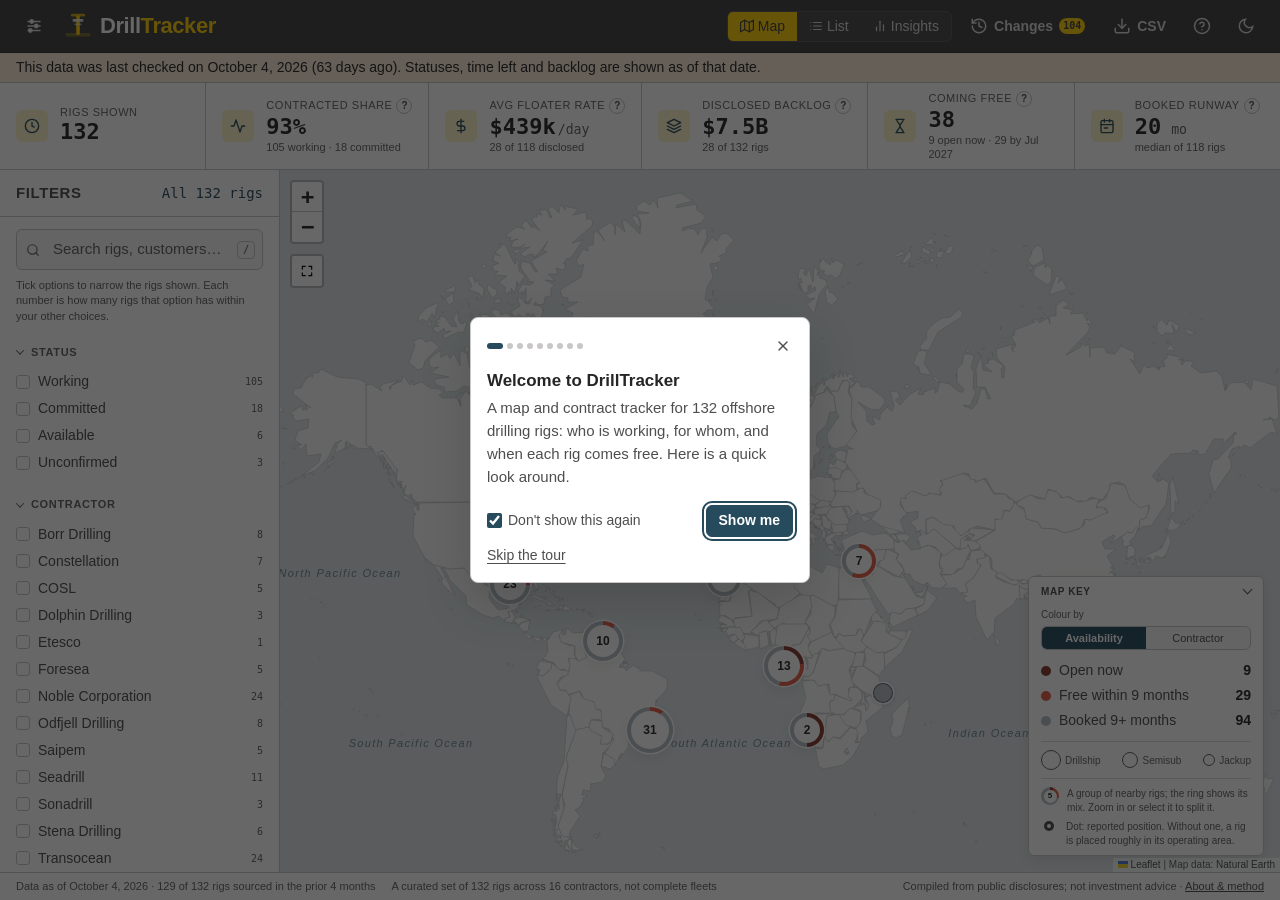
==== index.html @ 60006176 "Merge pull request #51 from WarEagle2k/contractor-palette Redesign the contractor colours: eight dis" ====
<!DOCTYPE html>
<html lang="en" data-theme="dark">
<head>
<meta charset="UTF-8">
<meta name="viewport" content="width=device-width, initial-scale=1.0">
<meta http-equiv="Content-Security-Policy" content="default-src 'self'; script-src 'self'; style-src 'self' 'unsafe-inline' https://fonts.googleapis.com; font-src https://fonts.gstatic.com; img-src 'self' data:; connect-src 'none'; object-src 'none'; base-uri 'none'; form-action 'none'">
<title>DrillTracker — Offshore Drilling Rig Map</title>
<meta name="description" content="Interactive map and contract tracker for a curated set of offshore drilling rigs, compiled from public disclosures.">
<meta name="theme-color" content="#403F3F">
<link rel="canonical" href="https://wareagle2k.github.io/drilltracker/">
<!-- link previews (Slack, LinkedIn, iMessage, X) -->
<meta property="og:type" content="website">
<meta property="og:site_name" content="DrillTracker">
<meta property="og:title" content="DrillTracker — Offshore Drilling Rig Map">
<meta property="og:description" content="Who is working, who comes free and when: contracts, day rates and availability for a curated set of offshore drilling rigs, compiled from public disclosures.">
<meta property="og:url" content="https://wareagle2k.github.io/drilltracker/">
<meta property="og:image" content="https://wareagle2k.github.io/drilltracker/og-image.png">
<meta property="og:image:width" content="1200">
<meta property="og:image:height" content="630">
<meta property="og:image:alt" content="DrillTracker: a world map of offshore rigs with contract and day-rate figures, in charcoal and CSI yellow">
<meta name="twitter:card" content="summary_large_image">
<link rel="icon" href="data:image/svg+xml,%3Csvg xmlns='http://www.w3.org/2000/svg' viewBox='0 0 32 32'%3E%3Crect x='2' y='24' width='28' height='4' rx='1' fill='%23FDCD07' opacity='0.3'/%3E%3Crect x='14' y='4' width='4' height='22' rx='1' fill='%23FDCD07'/%3E%3Crect x='10' y='8' width='12' height='3' rx='0.5' fill='%23e8ecf4' opacity='0.9'/%3E%3Crect x='12' y='13' width='8' height='2' rx='0.5' fill='%23e8ecf4' opacity='0.6'/%3E%3Crect x='8' y='2' width='16' height='3' rx='1' fill='%23FDCD07' opacity='0.7'/%3E%3Ccircle cx='16' cy='19' r='2' fill='%23FDCD07'/%3E%3C/svg%3E">

<script src="theme-init.js?v=fe26ec33"></script>

<link rel="preconnect" href="https://fonts.googleapis.com">
<link rel="preconnect" href="https://fonts.gstatic.com" crossorigin>
<link href="https://fonts.googleapis.com/css2?family=Inter:wght@400;500;600;700&family=JetBrains+Mono:wght@400;500;600&display=swap" rel="stylesheet">

<link rel="stylesheet" href="vendor/leaflet-1.9.4/leaflet.css" integrity="sha384-sHL9NAb7lN7rfvG5lfHpm643Xkcjzp4jFvuavGOndn6pjVqS6ny56CAt3nsEVT4H" />
<link rel="stylesheet" href="vendor/leaflet.markercluster-1.5.3/MarkerCluster.css" integrity="sha384-pmjIAcz2bAn0xukfxADbZIb3t8oRT9Sv0rvO+BR5Csr6Dhqq+nZs59P0pPKQJkEV" />
<link rel="stylesheet" href="vendor/leaflet.markercluster-1.5.3/MarkerCluster.Default.css" integrity="sha384-wgw+aLYNQ7dlhK47ZPK7FRACiq7ROZwgFNg0m04avm4CaXS+Z9Y7nMu8yNjBKYC+" />
<link rel="stylesheet" href="styles.css?v=fe792de9">
</head>
<body>

<div class="app">
  <div class="sr-only" id="liveRegion" aria-live="polite" aria-atomic="true"></div>
  <!-- HEADER -->
  <header class="header">
    <div class="header-left">
      <button type="button" class="icon-btn sidebar-toggle-btn" data-action="toggle-sidebar" aria-label="Filters" aria-expanded="true" aria-controls="filterSidebar" title="Show or hide filters">
        <svg width="18" height="18" viewBox="0 0 24 24" fill="none" stroke="currentColor" stroke-width="2" stroke-linecap="round" aria-hidden="true" focusable="false"><line x1="4" y1="6" x2="20" y2="6"/><line x1="4" y1="12" x2="20" y2="12"/><line x1="4" y1="18" x2="20" y2="18"/><circle cx="9" cy="6" r="2.2" fill="var(--color-surface)"/><circle cx="15" cy="12" r="2.2" fill="var(--color-surface)"/><circle cx="7" cy="18" r="2.2" fill="var(--color-surface)"/></svg>
        <span class="filter-badge" id="filterBadge" aria-hidden="true" hidden></span>
      </button>
      <div class="logo">
        <svg width="28" height="28" viewBox="0 0 32 32" fill="none" aria-hidden="true" focusable="false">
          <rect x="2" y="24" width="28" height="4" rx="1" fill="#FDCD07" opacity="0.3"/>
          <rect x="14" y="4" width="4" height="22" rx="1" fill="#FDCD07"/>
          <rect x="10" y="8" width="12" height="3" rx="0.5" fill="#e8ecf4" opacity="0.9"/>
          <rect x="12" y="13" width="8" height="2" rx="0.5" fill="#e8ecf4" opacity="0.6"/>
          <rect x="8" y="2" width="16" height="3" rx="1" fill="#FDCD07" opacity="0.7"/>
          <circle cx="16" cy="19" r="2" fill="#FDCD07"/>
        </svg>
        <h1 class="logo-text">Drill<span>Tracker</span></h1>
      </div>
    </div>
    <div class="header-right">
      <div class="view-toggle" role="group" aria-label="View mode">
        <button type="button" class="active" data-action="set-view" data-view="map" aria-pressed="true">
          <svg width="14" height="14" viewBox="0 0 24 24" fill="none" stroke="currentColor" stroke-width="2" stroke-linecap="round" stroke-linejoin="round" aria-hidden="true" focusable="false"><polygon points="1 6 1 22 8 18 16 22 23 18 23 2 16 6 8 2 1 6"/><line x1="8" y1="2" x2="8" y2="18"/><line x1="16" y1="6" x2="16" y2="22"/></svg>
          <span>Map</span>
        </button>
        <button type="button" data-action="set-view" data-view="list" aria-pressed="false">
          <svg width="14" height="14" viewBox="0 0 24 24" fill="none" stroke="currentColor" stroke-width="2" stroke-linecap="round" aria-hidden="true" focusable="false"><line x1="8" y1="6" x2="21" y2="6"/><line x1="8" y1="12" x2="21" y2="12"/><line x1="8" y1="18" x2="21" y2="18"/><line x1="3" y1="6" x2="3.01" y2="6"/><line x1="3" y1="12" x2="3.01" y2="12"/><line x1="3" y1="18" x2="3.01" y2="18"/></svg>
          <span>List</span>
        </button>
        <button type="button" data-action="set-view" data-view="insights" aria-pressed="false">
          <svg width="14" height="14" viewBox="0 0 24 24" fill="none" stroke="currentColor" stroke-width="2" stroke-linecap="round" stroke-linejoin="round" aria-hidden="true" focusable="false"><line x1="18" y1="20" x2="18" y2="10"/><line x1="12" y1="20" x2="12" y2="4"/><line x1="6" y1="20" x2="6" y2="14"/></svg>
          <span>Insights</span>
        </button>
      </div>
      <button type="button" class="icon-btn export-btn changes-btn" id="changesBtn" data-action="open-changes" aria-haspopup="dialog" hidden>
        <svg width="18" height="18" viewBox="0 0 24 24" fill="none" stroke="currentColor" stroke-width="2" stroke-linecap="round" stroke-linejoin="round" aria-hidden="true" focusable="false"><path d="M3 12a9 9 0 1 0 9-9 9.75 9.75 0 0 0-6.74 2.74L3 8"/><path d="M3 3v5h5"/><path d="M12 7v5l4 2"/></svg>
        <span class="export-label">Changes</span>
        <span class="filter-badge" id="changesBadge" aria-hidden="true"></span>
      </button>
      <button type="button" class="icon-btn export-btn" id="exportBtn" data-action="export-csv" aria-label="Export the rigs shown to CSV" title="Export the rigs shown to CSV">
        <svg width="18" height="18" viewBox="0 0 24 24" fill="none" stroke="currentColor" stroke-width="2" stroke-linecap="round" stroke-linejoin="round" aria-hidden="true" focusable="false"><path d="M21 15v4a2 2 0 0 1-2 2H5a2 2 0 0 1-2-2v-4"/><polyline points="7 10 12 15 17 10"/><line x1="12" y1="15" x2="12" y2="3"/></svg>
        <span class="export-label">CSV</span>
      </button>
      <button type="button" class="icon-btn" id="tourBtn" aria-label="Take the tour" title="Take the tour">
        <svg width="18" height="18" viewBox="0 0 24 24" fill="none" stroke="currentColor" stroke-width="2" stroke-linecap="round" stroke-linejoin="round" aria-hidden="true" focusable="false"><circle cx="12" cy="12" r="10"/><path d="M9.1 9a3 3 0 0 1 5.8 1c0 2-3 3-3 3"/><line x1="12" y1="17" x2="12.01" y2="17"/></svg>
      </button>
      <button type="button" class="icon-btn" data-theme-toggle aria-label="Switch to light theme"></button>
    </div>
  </header>

  <div class="stale-banner" id="staleBanner" role="status" hidden></div>

  <!-- KPI STRIP -->
  <div class="kpi-strip" role="region" aria-label="Summary metrics for the rigs shown">
    <div class="kpi-item">
      <div class="kpi-icon" aria-hidden="true">
        <svg width="16" height="16" viewBox="0 0 24 24" fill="none" stroke="currentColor" stroke-width="2"><circle cx="12" cy="12" r="10"/><path d="M12 6v6l4 2"/></svg>
      </div>
      <div class="kpi-content">
        <div class="kpi-label"><span class="kpi-label-text">Rigs Shown</span></div>
        <div class="kpi-value" id="kpiRigs">0</div>
      </div>
    </div>
    <div class="kpi-item">
      <div class="kpi-icon" aria-hidden="true">
        <svg width="16" height="16" viewBox="0 0 24 24" fill="none" stroke="currentColor" stroke-width="2" stroke-linecap="round" stroke-linejoin="round"><polyline points="22 12 18 12 15 21 9 3 6 12 2 12"/></svg>
      </div>
      <div class="kpi-content">
        <div class="kpi-label"><span class="kpi-label-text">Contracted<span class="kpi-long"> Share</span></span>
          <button type="button" class="kpi-help" aria-label="About the Contracted Share metric" aria-expanded="false" aria-controls="kpiUtilHelp" aria-describedby="kpiUtilHelp">?</button></div>
        <div class="kpi-value" id="kpiUtil">—</div>
        <div class="kpi-note" id="kpiUtilNote"></div>
        <div class="kpi-help-text" id="kpiUtilHelp" hidden>Share of the rigs shown that are working or have a contract that has not started yet. This is a curated set with no stacked rigs, so it is not a market utilization figure.</div>
      </div>
    </div>
    <div class="kpi-item">
      <div class="kpi-icon" aria-hidden="true">
        <svg width="16" height="16" viewBox="0 0 24 24" fill="none" stroke="currentColor" stroke-width="2"><line x1="12" y1="1" x2="12" y2="23"/><path d="M17 5H9.5a3.5 3.5 0 0 0 0 7h5a3.5 3.5 0 0 1 0 7H6"/></svg>
      </div>
      <div class="kpi-content">
        <div class="kpi-label"><span class="kpi-label-text"><span class="kpi-long">Avg </span>Floater Rate</span>
          <button type="button" class="kpi-help" aria-label="About the Average Floater Rate metric" aria-expanded="false" aria-controls="kpiRateHelp" aria-describedby="kpiRateHelp">?</button></div>
        <div class="kpi-value"><span id="kpiRate">—</span><span class="kpi-unit" id="kpiRateUnit">/day</span></div>
        <div class="kpi-note" id="kpiRateNote"></div>
        <div class="kpi-help-text" id="kpiRateHelp" hidden>Mean day rate of the drillships and semisubmersibles shown that have a disclosed rate, using the current contract (or the next one, for rigs not yet working). Jackups are left out because they earn a fraction of a floater's rate. Insights compares the median rate running now with rates starting later.</div>
      </div>
    </div>
    <div class="kpi-item">
      <div class="kpi-icon" aria-hidden="true">
        <svg width="16" height="16" viewBox="0 0 24 24" fill="none" stroke="currentColor" stroke-width="2" stroke-linecap="round" stroke-linejoin="round"><polygon points="12 2 2 7 12 12 22 7 12 2"/><polyline points="2 17 12 22 22 17"/><polyline points="2 12 12 17 22 12"/></svg>
      </div>
      <div class="kpi-content">
        <div class="kpi-label"><span class="kpi-label-text"><span class="kpi-long">Disclosed </span>Backlog</span>
          <button type="button" class="kpi-help" aria-label="About the Disclosed Backlog metric" aria-expanded="false" aria-controls="kpiBacklogHelp" aria-describedby="kpiBacklogHelp">?</button></div>
        <div class="kpi-value" id="kpiBacklog">—</div>
        <div class="kpi-note" id="kpiBacklogNote"></div>
        <div class="kpi-help-text" id="kpiBacklogHelp" hidden>Firm contracts with a disclosed rate only: remaining days × day rate.</div>
      </div>
    </div>
    <div class="kpi-item">
      <div class="kpi-icon" aria-hidden="true">
        <svg width="16" height="16" viewBox="0 0 24 24" fill="none" stroke="currentColor" stroke-width="2" stroke-linecap="round" stroke-linejoin="round"><path d="M6 2h12M6 22h12M7 2c0 5 5 6 5 10s-5 5-5 10M17 2c0 5-5 6-5 10s5 5 5 10"/></svg>
      </div>
      <div class="kpi-content">
        <div class="kpi-label"><span class="kpi-label-text">Coming Free</span>
          <button type="button" class="kpi-help" aria-label="About the Coming free metric" aria-expanded="false" aria-controls="kpiFreeHelp" aria-describedby="kpiFreeHelp">?</button></div>
        <div class="kpi-value" id="kpiFree">—</div>
        <div class="kpi-note" id="kpiFreeNote"></div>
        <div class="kpi-help-text" id="kpiFreeHelp" hidden></div>
      </div>
    </div>
    <div class="kpi-item">
      <div class="kpi-icon" aria-hidden="true">
        <svg width="16" height="16" viewBox="0 0 24 24" fill="none" stroke="currentColor" stroke-width="2" stroke-linecap="round" stroke-linejoin="round"><rect x="3" y="4" width="18" height="18" rx="2"/><path d="M16 2v4M8 2v4M3 10h18M8 15h5"/></svg>
      </div>
      <div class="kpi-content">
        <div class="kpi-label"><span class="kpi-label-text"><span class="kpi-long">Booked </span>Runway</span>
          <button type="button" class="kpi-help" aria-label="About the Booked runway metric" aria-expanded="false" aria-controls="kpiRunwayHelp" aria-describedby="kpiRunwayHelp">?</button></div>
        <div class="kpi-value"><span id="kpiRunway">—</span><span class="kpi-unit" id="kpiRunwayUnit"> mo</span></div>
        <div class="kpi-note" id="kpiRunwayNote"></div>
        <div class="kpi-help-text" id="kpiRunwayHelp" hidden></div>
      </div>
    </div>
  </div>

  <!-- MAIN CONTENT -->
  <main class="main-content">
    <!-- FILTER SIDEBAR -->
    <aside class="filter-sidebar" id="filterSidebar" aria-label="Filters">
      <div class="filter-header">
        <h2>Filters</h2>
        <span class="filter-count" id="filterCount" aria-live="polite" aria-atomic="true"></span>
        <button type="button" class="filter-clear-all" id="clearAllFilters" data-action="reset-filters" hidden>Clear all</button>
      </div>
      <div class="filter-body">
        <div class="filter-section">
          <div class="search-wrapper">
            <svg class="search-icon" width="14" height="14" viewBox="0 0 24 24" fill="none" stroke="currentColor" stroke-width="2" stroke-linecap="round" aria-hidden="true" focusable="false"><circle cx="11" cy="11" r="8"/><path d="m21 21-4.35-4.35"/></svg>
            <input type="text" class="search-input" id="searchInput" placeholder="Search rigs, customers…" aria-label="Search rigs by name, contractor, owner, customer, location, type, status, or notes">
            <kbd class="search-key" aria-hidden="true" title="Press / to search">/</kbd>
            <button type="button" class="search-clear" id="searchClear" data-action="clear-search" aria-label="Clear search" hidden>
              <svg width="12" height="12" viewBox="0 0 24 24" fill="none" stroke="currentColor" stroke-width="2.5" stroke-linecap="round" aria-hidden="true" focusable="false"><line x1="18" y1="6" x2="6" y2="18"/><line x1="6" y1="6" x2="18" y2="18"/></svg>
            </button>
          </div>
        </div>

        <div class="active-filters" id="activeFilters" hidden>
          <div class="filter-chips" aria-label="Active filters"></div>
        </div>
        <p class="filter-hint">Tick options to narrow the rigs shown. Each number is how many rigs that option has within your other choices.</p>

        <div class="filter-section filter-group" data-group="status">
          <div class="filter-section-head">
            <button type="button" class="filter-section-toggle" aria-expanded="true" aria-controls="statusFilters">
              <span class="filter-section-title">Status</span><span class="filter-summary-note" aria-live="polite"></span>
            </button>
            <button type="button" class="filter-group-clear" data-action="clear-group" data-group="statusFilters" aria-label="Clear status filters" hidden>Clear</button>
          </div>
          <div id="statusFilters" class="filter-options" role="group" aria-label="Status"></div>
        </div>
        <div class="filter-section filter-group" data-group="contractor">
          <div class="filter-section-head">
            <button type="button" class="filter-section-toggle" aria-expanded="true" aria-controls="contractorFilters">
              <span class="filter-section-title">Contractor</span><span class="filter-summary-note" aria-live="polite"></span>
            </button>
            <button type="button" class="filter-group-clear" data-action="clear-group" data-group="contractorFilters" aria-label="Clear contractor filters" hidden>Clear</button>
          </div>
          <div id="contractorFilters" class="filter-options" role="group" aria-label="Contractor"></div>
        </div>
        <div class="filter-section filter-group" data-group="type">
          <div class="filter-section-head">
            <button type="button" class="filter-section-toggle" aria-expanded="true" aria-controls="typeFilters">
              <span class="filter-section-title">Rig type</span><span class="filter-summary-note" aria-live="polite"></span>
            </button>
            <button type="button" class="filter-group-clear" data-action="clear-group" data-group="typeFilters" aria-label="Clear rig type filters" hidden>Clear</button>
          </div>
          <div id="typeFilters" class="filter-options" role="group" aria-label="Rig type"></div>
        </div>
        <div class="filter-section filter-group" data-group="region">
          <div class="filter-section-head">
            <button type="button" class="filter-section-toggle" aria-expanded="true" aria-controls="regionFilters">
              <span class="filter-section-title">Region</span><span class="filter-summary-note" aria-live="polite"></span>
            </button>
            <button type="button" class="filter-group-clear" data-action="clear-group" data-group="regionFilters" aria-label="Clear region filters" hidden>Clear</button>
          </div>
          <div id="regionFilters" class="filter-options" role="group" aria-label="Region"></div>
        </div>
        <div class="filter-section filter-group" data-group="country">
          <div class="filter-section-head">
            <button type="button" class="filter-section-toggle" aria-expanded="false" aria-controls="countryFilters">
              <span class="filter-section-title">Country</span><span class="filter-summary-note" aria-live="polite"></span>
            </button>
            <button type="button" class="filter-group-clear" data-action="clear-group" data-group="countryFilters" aria-label="Clear country filters" hidden>Clear</button>
          </div>
          <div id="countryFilters" class="filter-options" role="group" aria-label="Country" hidden></div>
        </div>


      </div>
      <div class="filter-footer">
        <button type="button" class="filter-done" data-action="toggle-sidebar" id="filterDone">Show rigs</button>
      </div>
    </aside>

    <!-- Backdrop shown behind the sidebar on small screens; tap to dismiss -->
    <button type="button" class="sidebar-backdrop" id="sidebarBackdrop" data-action="toggle-sidebar" aria-label="Close filters" tabindex="-1" hidden></button>

    <!-- MAP -->
    <div class="map-container" id="mapContainer">
      <div id="map"></div>

      <div class="map-legend" id="mapLegend">
        <button type="button" class="legend-head legend-toggle" data-action="toggle-legend" aria-expanded="true" aria-controls="legendCollapsible">
          <span class="legend-heading">Map key</span>
          <span class="legend-chevron" aria-hidden="true"></span>
        </button>
        <div class="legend-collapsible" id="legendCollapsible">
          <div class="legend-modes-label" id="legendModesLabel">Colour by</div>
          <div class="legend-modes" role="group" aria-labelledby="legendModesLabel">
            <button type="button" class="legend-mode" data-action="color-mode" data-mode="availability" aria-pressed="true">Availability</button>
            <button type="button" class="legend-mode" data-action="color-mode" data-mode="contractor" aria-pressed="false">Contractor</button>
          </div>
          <div class="legend-body"></div>
          <div class="legend-sizes" aria-label="Marker size, or zoomed in its shape, shows the rig type">
            <span><i class="legend-size" style="width:20px;height:20px"></i><i class="legend-icon rig-icon rig-icon--drillship"></i>Drillship</span>
            <span><i class="legend-size" style="width:16px;height:16px"></i><i class="legend-icon rig-icon rig-icon--semisub"></i>Semisub</span>
            <span><i class="legend-size" style="width:12px;height:12px"></i><i class="legend-icon rig-icon rig-icon--jackup"></i>Jackup</span>
          </div>
          <div class="legend-note">
            <div class="legend-note-row"><span class="legend-cluster" id="legendCluster" aria-hidden="true"><span>5</span></span>A group of nearby rigs; the ring shows its mix. Zoom in or select it to split it.</div>
            <div class="legend-note-row"><span class="legend-dot legend-dot--reported" aria-hidden="true"></span>Dot: reported position. Without one, a rig is placed roughly in its operating area.</div>
          </div>
        </div>
      </div>

      <div class="filter-pill" id="filterPill" hidden>
        <span id="filterPillText"></span>
        <button type="button" data-action="reset-filters">Clear filters</button>
      </div>

      <div class="empty-state" id="emptyState" hidden>
        <svg width="40" height="40" viewBox="0 0 24 24" fill="none" stroke="currentColor" stroke-width="1.5" aria-hidden="true"><circle cx="11" cy="11" r="8"/><path d="m21 21-4.35-4.35"/></svg>
        <div class="empty-title" id="emptyTitle">No rigs match your filters</div>
        <button type="button" class="btn-reset" data-action="reset-filters">Clear search and filters</button>
      </div>

    </div>

    <!-- LIST VIEW -->
    <div class="list-view" id="listView">
      <div class="list-toolbar">
        <span class="list-count" id="listCount"></span>
        <span class="list-key" title="Coming free: the open-now and free-within-9-months markers on the map">
          <span class="list-key-item"><span class="list-key-mark list-key-mark--open" aria-hidden="true"></span>Open now <strong id="listOpenCount"></strong></span>
          <span class="list-key-item"><span class="list-key-mark list-key-mark--near" aria-hidden="true"></span>Free within 9 months <strong id="listNearCount"></strong></span>
        </span>
        <label class="list-sort">Sort by
          <select id="listSort">
            <option value="name">Rig Name</option>
            <option value="contractor">Contractor</option>
            <option value="type">Type</option>
            <option value="location">Location</option>
            <option value="customer">Customer</option>
            <option value="dayRate">Day Rate</option>
            <option value="bookedTo">Booked To</option>
            <option value="status">Status</option>
          </select>
          <button type="button" class="list-sort-dir" id="listSortDir" aria-label="Reverse sort order">↑</button>
        </label>
      </div>
      <div class="list-table-wrapper">
        <table class="list-table" role="table">
          <caption class="sr-only">Rigs matching the current filters. Rows with a coloured edge are coming free: open now or free within nine months, in the map's colours. Select a rig to see its details.</caption>
          <thead role="rowgroup">
            <tr role="row">
              <th scope="col" role="columnheader" class="col-name" data-field="name" aria-sort="none"><button type="button" class="th-btn" data-action="sort" data-field="name"><span class="th-label">Rig Name</span> <span class="sort-arrow" aria-hidden="true">↕</span></button></th>
              <th scope="col" role="columnheader" class="col-contractor" data-field="contractor" aria-sort="none"><button type="button" class="th-btn" data-action="sort" data-field="contractor"><span class="th-label">Contractor</span> <span class="sort-arrow" aria-hidden="true">↕</span></button></th>
              <th scope="col" role="columnheader" class="col-type" data-field="type" aria-sort="none"><button type="button" class="th-btn" data-action="sort" data-field="type"><span class="th-label">Type</span> <span class="sort-arrow" aria-hidden="true">↕</span></button></th>
              <th scope="col" role="columnheader" class="col-location" data-field="location" aria-sort="none"><button type="button" class="th-btn" data-action="sort" data-field="location"><span class="th-label">Location</span> <span class="sort-arrow" aria-hidden="true">↕</span></button></th>
              <th scope="col" role="columnheader" class="col-customer" data-field="customer" aria-sort="none"><button type="button" class="th-btn" data-action="sort" data-field="customer"><span class="th-label">Customer</span> <span class="sort-arrow" aria-hidden="true">↕</span></button></th>
              <th scope="col" role="columnheader" class="col-dayRate" data-field="dayRate" aria-sort="none"><button type="button" class="th-btn" data-action="sort" data-field="dayRate"><span class="th-label"><span class="th-long">Day </span>Rate</span> <span class="sort-arrow" aria-hidden="true">↕</span></button></th>
              <th scope="col" role="columnheader" class="col-bookedTo" data-field="bookedTo" aria-sort="none"><button type="button" class="th-btn" data-action="sort" data-field="bookedTo"><span class="th-label">Booked To</span> <span class="sort-arrow" aria-hidden="true">↕</span></button></th>
              <th scope="col" role="columnheader" class="col-status" data-field="status" aria-sort="none"><button type="button" class="th-btn" data-action="sort" data-field="status"><span class="th-label">Status</span> <span class="sort-arrow" aria-hidden="true">↕</span></button></th>
            </tr>
          </thead>
          <tbody id="listTableBody" role="rowgroup"></tbody>
        </table>
      </div>
    </div>

    <!-- INSIGHTS VIEW -->
    <div class="insights-view" id="insightsView">
      <div class="insights-scroll" id="insightsScroll"></div>
    </div>

    <!-- DETAIL PANEL: a non-modal region over whichever view is showing -->
    <section class="detail-panel" id="detailPanel" aria-labelledby="detailName">
      <div class="detail-header">
        <div>
          <h2 class="detail-rig-name" id="detailName">—</h2>
          <div class="detail-contractor" id="detailContractor">—</div>
        </div>
        <div class="detail-actions">
          <button type="button" class="detail-map-btn" id="detailMapBtn" data-action="show-on-map" aria-label="Show on map" hidden>
            <svg width="14" height="14" viewBox="0 0 24 24" fill="none" stroke="currentColor" stroke-width="2" stroke-linecap="round" stroke-linejoin="round" aria-hidden="true" focusable="false"><path d="M12 21.7C17.3 17 20 13 20 10a8 8 0 1 0-16 0c0 3 2.7 7 8 11.7z"/><circle cx="12" cy="10" r="3"/></svg>
            Map
          </button>
          <button type="button" class="detail-close" id="detailClose" data-action="close-detail" aria-label="Close rig details">
            <svg width="18" height="18" viewBox="0 0 24 24" fill="none" stroke="currentColor" stroke-width="2" stroke-linecap="round" aria-hidden="true" focusable="false"><line x1="18" y1="6" x2="6" y2="18"/><line x1="6" y1="6" x2="18" y2="18"/></svg>
          </button>
        </div>
      </div>
      <div class="detail-body" id="detailBody" tabindex="0"></div>
      <div class="detail-footer" id="detailFooter" hidden>
        <button type="button" class="detail-step" id="detailPrev" data-action="detail-step" data-step="-1">
          <svg width="14" height="14" viewBox="0 0 24 24" fill="none" stroke="currentColor" stroke-width="2" stroke-linecap="round" stroke-linejoin="round" aria-hidden="true" focusable="false"><polyline points="15 18 9 12 15 6"/></svg>
          Previous
        </button>
        <span class="detail-pos" id="detailPos"></span>
        <button type="button" class="detail-step" id="detailNext" data-action="detail-step" data-step="1">
          Next
          <svg width="14" height="14" viewBox="0 0 24 24" fill="none" stroke="currentColor" stroke-width="2" stroke-linecap="round" stroke-linejoin="round" aria-hidden="true" focusable="false"><polyline points="9 18 15 12 9 6"/></svg>
        </button>
      </div>
    </section>
  </main>

  <footer class="footer">
    <span class="footer-data" id="footerAsOf"></span>
    <span class="footer-scope" id="footerScope"></span>
    <span class="footer-legal">Compiled from public disclosures; not investment advice ·
      <a href="https://github.com/WarEagle2k/drilltracker#readme" target="_blank" rel="noopener">About &amp; method</a><span class="footer-tour"> ·
      <button type="button" class="footer-tour-btn" id="tourFooterBtn">Take the tour</button></span></span>
  </footer>
</div>

<dialog class="changes-dialog" id="changesDialog" aria-labelledby="changesTitle">
  <div class="changes-head">
    <h2 id="changesTitle">Changes</h2>
    <button type="button" class="detail-close" data-action="close-changes" aria-label="Close changes">
      <svg width="18" height="18" viewBox="0 0 24 24" fill="none" stroke="currentColor" stroke-width="2" stroke-linecap="round" aria-hidden="true" focusable="false"><line x1="18" y1="6" x2="6" y2="18"/><line x1="6" y1="6" x2="18" y2="18"/></svg>
    </button>
  </div>
  <div class="changes-body" id="changesBody"></div>
</dialog>

<dialog class="tour-dialog" id="tourDialog" aria-labelledby="tourTitle" aria-describedby="tourBody">
  <div class="tour-spot" id="tourSpot" aria-hidden="true"></div>
  <svg class="tour-pointer" id="tourPointer" width="30" height="34" viewBox="0 0 30 34" aria-hidden="true" focusable="false" hidden>
    <circle class="tour-pointer-ripple" cx="4" cy="4" r="10"/>
    <path d="M4 4 L4 27 L10.5 21 L15 31 L19.5 29 L15 19.5 L24 19.5 Z" class="tour-pointer-arrow"/>
  </svg>
  <div class="tour-card" id="tourCard">
    <div class="tour-card-head">
      <div class="tour-dots" id="tourDots" aria-hidden="true"></div>
      <span class="sr-only" id="tourProgress"></span>
      <button type="button" class="icon-btn tour-close" id="tourClose" aria-label="Close the tour">
        <svg width="16" height="16" viewBox="0 0 24 24" fill="none" stroke="currentColor" stroke-width="2" stroke-linecap="round" aria-hidden="true" focusable="false"><line x1="18" y1="6" x2="6" y2="18"/><line x1="6" y1="6" x2="18" y2="18"/></svg>
      </button>
    </div>
    <h2 class="tour-title" id="tourTitle"></h2>
    <p class="tour-body" id="tourBody"></p>
    <div class="tour-actions">
      <label class="tour-dontshow"><input type="checkbox" id="tourDontShow" checked> Don't show this again</label>
      <div class="tour-buttons">
        <button type="button" class="tour-btn" id="tourBack">Back</button>
        <button type="button" class="tour-btn tour-btn--primary" id="tourNext">Next</button>
      </div>
    </div>
    <button type="button" class="tour-skip" id="tourSkip">Skip the tour</button>
  </div>
</dialog>

<script src="vendor/leaflet-1.9.4/leaflet.js" integrity="sha384-cxOPjt7s7Iz04uaHJceBmS+qpjv2JkIHNVcuOrM+YHwZOmJGBXI00mdUXEq65HTH"></script>
<script src="vendor/leaflet.markercluster-1.5.3/leaflet.markercluster.js" integrity="sha384-eXVCORTRlv4FUUgS/xmOyr66XBVraen8ATNLMESp92FKXLAMiKkerixTiBvXriZr"></script>
<script src="basemap.js?v=5385baf5"></script>
<script src="rigs.js?v=7ed151f7"></script>
<script src="changes.js?v=9ea95638"></script>
<script src="app.js?v=2299a99a"></script>
<script src="insights.js?v=82176275"></script>
<script src="tour.js?v=f4a4ab64"></script>
</body>
</html>
---- vendor/leaflet-1.9.4/leaflet.css ----
/* required styles */

.leaflet-pane,
.leaflet-tile,
.leaflet-marker-icon,
.leaflet-marker-shadow,
.leaflet-tile-container,
.leaflet-pane > svg,
.leaflet-pane > canvas,
.leaflet-zoom-box,
.leaflet-image-layer,
.leaflet-layer {
	position: absolute;
	left: 0;
	top: 0;
	}
.leaflet-container {
	overflow: hidden;
	}
.leaflet-tile,
.leaflet-marker-icon,
.leaflet-marker-shadow {
	-webkit-user-select: none;
	   -moz-user-select: none;
	        user-select: none;
	  -webkit-user-drag: none;
	}
/* Prevents IE11 from highlighting tiles in blue */
.leaflet-tile::selection {
	background: transparent;
}
/* Safari renders non-retina tile on retina better with this, but Chrome is worse */
.leaflet-safari .leaflet-tile {
	image-rendering: -webkit-optimize-contrast;
	}
/* hack that prevents hw layers "stretching" when loading new tiles */
.leaflet-safari .leaflet-tile-container {
	width: 1600px;
	height: 1600px;
	-webkit-transform-origin: 0 0;
	}
.leaflet-marker-icon,
.leaflet-marker-shadow {
	display: block;
	}
/* .leaflet-container svg: reset svg max-width decleration shipped in Joomla! (joomla.org) 3.x */
/* .leaflet-container img: map is broken in FF if you have max-width: 100% on tiles */
.leaflet-container .leaflet-overlay-pane svg {
	max-width: none !important;
	max-height: none !important;
	}
.leaflet-container .leaflet-marker-pane img,
.leaflet-container .leaflet-shadow-pane img,
.leaflet-container .leaflet-tile-pane img,
.leaflet-container img.leaflet-image-layer,
.leaflet-container .leaflet-tile {
	max-width: none !important;
	max-height: none !important;
	width: auto;
	padding: 0;
	}

.leaflet-container img.leaflet-tile {
	/* See: https://bugs.chromium.org/p/chromium/issues/detail?id=600120 */
	mix-blend-mode: plus-lighter;
}

.leaflet-container.leaflet-touch-zoom {
	-ms-touch-action: pan-x pan-y;
	touch-action: pan-x pan-y;
	}
.leaflet-container.leaflet-touch-drag {
	-ms-touch-action: pinch-zoom;
	/* Fallback for FF which doesn't support pinch-zoom */
	touch-action: none;
	touch-action: pinch-zoom;
}
.leaflet-container.leaflet-touch-drag.leaflet-touch-zoom {
	-ms-touch-action: none;
	touch-action: none;
}
.leaflet-container {
	-webkit-tap-highlight-color: transparent;
}
.leaflet-container a {
	-webkit-tap-highlight-color: rgba(51, 181, 229, 0.4);
}
.leaflet-tile {
	filter: inherit;
	visibility: hidden;
	}
.leaflet-tile-loaded {
	visibility: inherit;
	}
.leaflet-zoom-box {
	width: 0;
	height: 0;
	-moz-box-sizing: border-box;
	     box-sizing: border-box;
	z-index: 800;
	}
/* workaround for https://bugzilla.mozilla.org/show_bug.cgi?id=888319 */
.leaflet-overlay-pane svg {
	-moz-user-select: none;
	}

.leaflet-pane         { z-index: 400; }

.leaflet-tile-pane    { z-index: 200; }
.leaflet-overlay-pane { z-index: 400; }
.leaflet-shadow-pane  { z-index: 500; }
.leaflet-marker-pane  { z-index: 600; }
.leaflet-tooltip-pane   { z-index: 650; }
.leaflet-popup-pane   { z-index: 700; }

.leaflet-map-pane canvas { z-index: 100; }
.leaflet-map-pane svg    { z-index: 200; }

.leaflet-vml-shape {
	width: 1px;
	height: 1px;
	}
.lvml {
	behavior: url(#default#VML);
	display: inline-block;
	position: absolute;
	}


/* control positioning */

.leaflet-control {
	position: relative;
	z-index: 800;
	pointer-events: visiblePainted; /* IE 9-10 doesn't have auto */
	pointer-events: auto;
	}
.leaflet-top,
.leaflet-bottom {
	position: absolute;
	z-index: 1000;
	pointer-events: none;
	}
.leaflet-top {
	top: 0;
	}
.leaflet-right {
	right: 0;
	}
.leaflet-bottom {
	bottom: 0;
	}
.leaflet-left {
	left: 0;
	}
.leaflet-control {
	float: left;
	clear: both;
	}
.leaflet-right .leaflet-control {
	float: right;
	}
.leaflet-top .leaflet-control {
	margin-top: 10px;
	}
.leaflet-bottom .leaflet-control {
	margin-bottom: 10px;
	}
.leaflet-left .leaflet-control {
	margin-left: 10px;
	}
.leaflet-right .leaflet-control {
	margin-right: 10px;
	}


/* zoom and fade animations */

.leaflet-fade-anim .leaflet-popup {
	opacity: 0;
	-webkit-transition: opacity 0.2s linear;
	   -moz-transition: opacity 0.2s linear;
	        transition: opacity 0.2s linear;
	}
.leaflet-fade-anim .leaflet-map-pane .leaflet-popup {
	opacity: 1;
	}
.leaflet-zoom-animated {
	-webkit-transform-origin: 0 0;
	    -ms-transform-origin: 0 0;
	        transform-origin: 0 0;
	}
svg.leaflet-zoom-animated {
	will-change: transform;
}

.leaflet-zoom-anim .leaflet-zoom-animated {
	-webkit-transition: -webkit-transform 0.25s cubic-bezier(0,0,0.25,1);
	   -moz-transition:    -moz-transform 0.25s cubic-bezier(0,0,0.25,1);
	        transition:         transform 0.25s cubic-bezier(0,0,0.25,1);
	}
.leaflet-zoom-anim .leaflet-tile,
.leaflet-pan-anim .leaflet-tile {
	-webkit-transition: none;
	   -moz-transition: none;
	        transition: none;
	}

.leaflet-zoom-anim .leaflet-zoom-hide {
	visibility: hidden;
	}


/* cursors */

.leaflet-interactive {
	cursor: pointer;
	}
.leaflet-grab {
	cursor: -webkit-grab;
	cursor:    -moz-grab;
	cursor:         grab;
	}
.leaflet-crosshair,
.leaflet-crosshair .leaflet-interactive {
	cursor: crosshair;
	}
.leaflet-popup-pane,
.leaflet-control {
	cursor: auto;
	}
.leaflet-dragging .leaflet-grab,
.leaflet-dragging .leaflet-grab .leaflet-interactive,
.leaflet-dragging .leaflet-marker-draggable {
	cursor: move;
	cursor: -webkit-grabbing;
	cursor:    -moz-grabbing;
	cursor:         grabbing;
	}

/* marker & overlays interactivity */
.leaflet-marker-icon,
.leaflet-marker-shadow,
.leaflet-image-layer,
.leaflet-pane > svg path,
.leaflet-tile-container {
	pointer-events: none;
	}

.leaflet-marker-icon.leaflet-interactive,
.leaflet-image-layer.leaflet-interactive,
.leaflet-pane > svg path.leaflet-interactive,
svg.leaflet-image-layer.leaflet-interactive path {
	pointer-events: visiblePainted; /* IE 9-10 doesn't have auto */
	pointer-events: auto;
	}

/* visual tweaks */

.leaflet-container {
	background: #ddd;
	outline-offset: 1px;
	}
.leaflet-container a {
	color: #0078A8;
	}
.leaflet-zoom-box {
	border: 2px dotted #38f;
	background: rgba(255,255,255,0.5);
	}


/* general typography */
.leaflet-container {
	font-family: "Helvetica Neue", Arial, Helvetica, sans-serif;
	font-size: 12px;
	font-size: 0.75rem;
	line-height: 1.5;
	}


/* general toolbar styles */

.leaflet-bar {
	box-shadow: 0 1px 5px rgba(0,0,0,0.65);
	border-radius: 4px;
	}
.leaflet-bar a {
	background-color: #fff;
	border-bottom: 1px solid #ccc;
	width: 26px;
	height: 26px;
	line-height: 26px;
	display: block;
	text-align: center;
	text-decoration: none;
	color: black;
	}
.leaflet-bar a,
.leaflet-control-layers-toggle {
	background-position: 50% 50%;
	background-repeat: no-repeat;
	display: block;
	}
.leaflet-bar a:hover,
.leaflet-bar a:focus {
	background-color: #f4f4f4;
	}
.leaflet-bar a:first-child {
	border-top-left-radius: 4px;
	border-top-right-radius: 4px;
	}
.leaflet-bar a:last-child {
	border-bottom-left-radius: 4px;
	border-bottom-right-radius: 4px;
	border-bottom: none;
	}
.leaflet-bar a.leaflet-disabled {
	cursor: default;
	background-color: #f4f4f4;
	color: #bbb;
	}

.leaflet-touch .leaflet-bar a {
	width: 30px;
	height: 30px;
	line-height: 30px;
	}
.leaflet-touch .leaflet-bar a:first-child {
	border-top-left-radius: 2px;
	border-top-right-radius: 2px;
	}
.leaflet-touch .leaflet-bar a:last-child {
	border-bottom-left-radius: 2px;
	border-bottom-right-radius: 2px;
	}

/* zoom control */

.leaflet-control-zoom-in,
.leaflet-control-zoom-out {
	font: bold 18px 'Lucida Console', Monaco, monospace;
	text-indent: 1px;
	}

.leaflet-touch .leaflet-control-zoom-in, .leaflet-touch .leaflet-control-zoom-out  {
	font-size: 22px;
	}


/* layers control */

.leaflet-control-layers {
	box-shadow: 0 1px 5px rgba(0,0,0,0.4);
	background: #fff;
	border-radius: 5px;
	}
.leaflet-control-layers-toggle {
	background-image: url(images/layers.png);
	width: 36px;
	height: 36px;
	}
.leaflet-retina .leaflet-control-layers-toggle {
	background-image: url(images/layers-2x.png);
	background-size: 26px 26px;
	}
.leaflet-touch .leaflet-control-layers-toggle {
	width: 44px;
	height: 44px;
	}
.leaflet-control-layers .leaflet-control-layers-list,
.leaflet-control-layers-expanded .leaflet-control-layers-toggle {
	display: none;
	}
.leaflet-control-layers-expanded .leaflet-control-layers-list {
	display: block;
	position: relative;
	}
.leaflet-control-layers-expanded {
	padding: 6px 10px 6px 6px;
	color: #333;
	background: #fff;
	}
.leaflet-control-layers-scrollbar {
	overflow-y: scroll;
	overflow-x: hidden;
	padding-right: 5px;
	}
.leaflet-control-layers-selector {
	margin-top: 2px;
	position: relative;
	top: 1px;
	}
.leaflet-control-layers label {
	display: block;
	font-size: 13px;
	font-size: 1.08333em;
	}
.leaflet-control-layers-separator {
	height: 0;
	border-top: 1px solid #ddd;
	margin: 5px -10px 5px -6px;
	}

/* Default icon URLs */
.leaflet-default-icon-path { /* used only in path-guessing heuristic, see L.Icon.Default */
	background-image: url(images/marker-icon.png);
	}


/* attribution and scale controls */

.leaflet-container .leaflet-control-attribution {
	background: #fff;
	background: rgba(255, 255, 255, 0.8);
	margin: 0;
	}
.leaflet-control-attribution,
.leaflet-control-scale-line {
	padding: 0 5px;
	color: #333;
	line-height: 1.4;
	}
.leaflet-control-attribution a {
	text-decoration: none;
	}
.leaflet-control-attribution a:hover,
.leaflet-control-attribution a:focus {
	text-decoration: underline;
	}
.leaflet-attribution-flag {
	display: inline !important;
	vertical-align: baseline !important;
	width: 1em;
	height: 0.6669em;
	}
.leaflet-left .leaflet-control-scale {
	margin-left: 5px;
	}
.leaflet-bottom .leaflet-control-scale {
	margin-bottom: 5px;
	}
.leaflet-control-scale-line {
	border: 2px solid #777;
	border-top: none;
	line-height: 1.1;
	padding: 2px 5px 1px;
	white-space: nowrap;
	-moz-box-sizing: border-box;
	     box-sizing: border-box;
	background: rgba(255, 255, 255, 0.8);
	text-shadow: 1px 1px #fff;
	}
.leaflet-control-scale-line:not(:first-child) {
	border-top: 2px solid #777;
	border-bottom: none;
	margin-top: -2px;
	}
.leaflet-control-scale-line:not(:first-child):not(:last-child) {
	border-bottom: 2px solid #777;
	}

.leaflet-touch .leaflet-control-attribution,
.leaflet-touch .leaflet-control-layers,
.leaflet-touch .leaflet-bar {
	box-shadow: none;
	}
.leaflet-touch .leaflet-control-layers,
.leaflet-touch .leaflet-bar {
	border: 2px solid rgba(0,0,0,0.2);
	background-clip: padding-box;
	}


/* popup */

.leaflet-popup {
	position: absolute;
	text-align: center;
	margin-bottom: 20px;
	}
.leaflet-popup-content-wrapper {
	padding: 1px;
	text-align: left;
	border-radius: 12px;
	}
.leaflet-popup-content {
	margin: 13px 24px 13px 20px;
	line-height: 1.3;
	font-size: 13px;
	font-size: 1.08333em;
	min-height: 1px;
	}
.leaflet-popup-content p {
	margin: 17px 0;
	margin: 1.3em 0;
	}
.leaflet-popup-tip-container {
	width: 40px;
	height: 20px;
	position: absolute;
	left: 50%;
	margin-top: -1px;
	margin-left: -20px;
	overflow: hidden;
	pointer-events: none;
	}
.leaflet-popup-tip {
	width: 17px;
	height: 17px;
	padding: 1px;

	margin: -10px auto 0;
	pointer-events: auto;

	-webkit-transform: rotate(45deg);
	   -moz-transform: rotate(45deg);
	    -ms-transform: rotate(45deg);
	        transform: rotate(45deg);
	}
.leaflet-popup-content-wrapper,
.leaflet-popup-tip {
	background: white;
	color: #333;
	box-shadow: 0 3px 14px rgba(0,0,0,0.4);
	}
.leaflet-container a.leaflet-popup-close-button {
	position: absolute;
	top: 0;
	right: 0;
	border: none;
	text-align: center;
	width: 24px;
	height: 24px;
	font: 16px/24px Tahoma, Verdana, sans-serif;
	color: #757575;
	text-decoration: none;
	background: transparent;
	}
.leaflet-container a.leaflet-popup-close-button:hover,
.leaflet-container a.leaflet-popup-close-button:focus {
	color: #585858;
	}
.leaflet-popup-scrolled {
	overflow: auto;
	}

.leaflet-oldie .leaflet-popup-content-wrapper {
	-ms-zoom: 1;
	}
.leaflet-oldie .leaflet-popup-tip {
	width: 24px;
	margin: 0 auto;

	-ms-filter: "progid:DXImageTransform.Microsoft.Matrix(M11=0.70710678, M12=0.70710678, M21=-0.70710678, M22=0.70710678)";
	filter: progid:DXImageTransform.Microsoft.Matrix(M11=0.70710678, M12=0.70710678, M21=-0.70710678, M22=0.70710678);
	}

.leaflet-oldie .leaflet-control-zoom,
.leaflet-oldie .leaflet-control-layers,
.leaflet-oldie .leaflet-popup-content-wrapper,
.leaflet-oldie .leaflet-popup-tip {
	border: 1px solid #999;
	}


/* div icon */

.leaflet-div-icon {
	background: #fff;
	border: 1px solid #666;
	}


/* Tooltip */
/* Base styles for the element that has a tooltip */
.leaflet-tooltip {
	position: absolute;
	padding: 6px;
	background-color: #fff;
	border: 1px solid #fff;
	border-radius: 3px;
	color: #222;
	white-space: nowrap;
	-webkit-user-select: none;
	-moz-user-select: none;
	-ms-user-select: none;
	user-select: none;
	pointer-events: none;
	box-shadow: 0 1px 3px rgba(0,0,0,0.4);
	}
.leaflet-tooltip.leaflet-interactive {
	cursor: pointer;
	pointer-events: auto;
	}
.leaflet-tooltip-top:before,
.leaflet-tooltip-bottom:before,
.leaflet-tooltip-left:before,
.leaflet-tooltip-right:before {
	position: absolute;
	pointer-events: none;
	border: 6px solid transparent;
	background: transparent;
	content: "";
	}

/* Directions */

.leaflet-tooltip-bottom {
	margin-top: 6px;
}
.leaflet-tooltip-top {
	margin-top: -6px;
}
.leaflet-tooltip-bottom:before,
.leaflet-tooltip-top:before {
	left: 50%;
	margin-left: -6px;
	}
.leaflet-tooltip-top:before {
	bottom: 0;
	margin-bottom: -12px;
	border-top-color: #fff;
	}
.leaflet-tooltip-bottom:before {
	top: 0;
	margin-top: -12px;
	margin-left: -6px;
	border-bottom-color: #fff;
	}
.leaflet-tooltip-left {
	margin-left: -6px;
}
.leaflet-tooltip-right {
	margin-left: 6px;
}
.leaflet-tooltip-left:before,
.leaflet-tooltip-right:before {
	top: 50%;
	margin-top: -6px;
	}
.leaflet-tooltip-left:before {
	right: 0;
	margin-right: -12px;
	border-left-color: #fff;
	}
.leaflet-tooltip-right:before {
	left: 0;
	margin-left: -12px;
	border-right-color: #fff;
	}

/* Printing */

@media print {
	/* Prevent printers from removing background-images of controls. */
	.leaflet-control {
		-webkit-print-color-adjust: exact;
		print-color-adjust: exact;
		}
	}
---- vendor/leaflet.markercluster-1.5.3/MarkerCluster.css ----
.leaflet-cluster-anim .leaflet-marker-icon, .leaflet-cluster-anim .leaflet-marker-shadow {
	-webkit-transition: -webkit-transform 0.3s ease-out, opacity 0.3s ease-in;
	-moz-transition: -moz-transform 0.3s ease-out, opacity 0.3s ease-in;
	-o-transition: -o-transform 0.3s ease-out, opacity 0.3s ease-in;
	transition: transform 0.3s ease-out, opacity 0.3s ease-in;
}

.leaflet-cluster-spider-leg {
	/* stroke-dashoffset (duration and function) should match with leaflet-marker-icon transform in order to track it exactly */
	-webkit-transition: -webkit-stroke-dashoffset 0.3s ease-out, -webkit-stroke-opacity 0.3s ease-in;
	-moz-transition: -moz-stroke-dashoffset 0.3s ease-out, -moz-stroke-opacity 0.3s ease-in;
	-o-transition: -o-stroke-dashoffset 0.3s ease-out, -o-stroke-opacity 0.3s ease-in;
	transition: stroke-dashoffset 0.3s ease-out, stroke-opacity 0.3s ease-in;
}
---- vendor/leaflet.markercluster-1.5.3/MarkerCluster.Default.css ----
.marker-cluster-small {
	background-color: rgba(181, 226, 140, 0.6);
	}
.marker-cluster-small div {
	background-color: rgba(110, 204, 57, 0.6);
	}

.marker-cluster-medium {
	background-color: rgba(241, 211, 87, 0.6);
	}
.marker-cluster-medium div {
	background-color: rgba(240, 194, 12, 0.6);
	}

.marker-cluster-large {
	background-color: rgba(253, 156, 115, 0.6);
	}
.marker-cluster-large div {
	background-color: rgba(241, 128, 23, 0.6);
	}

	/* IE 6-8 fallback colors */
.leaflet-oldie .marker-cluster-small {
	background-color: rgb(181, 226, 140);
	}
.leaflet-oldie .marker-cluster-small div {
	background-color: rgb(110, 204, 57);
	}

.leaflet-oldie .marker-cluster-medium {
	background-color: rgb(241, 211, 87);
	}
.leaflet-oldie .marker-cluster-medium div {
	background-color: rgb(240, 194, 12);
	}

.leaflet-oldie .marker-cluster-large {
	background-color: rgb(253, 156, 115);
	}
.leaflet-oldie .marker-cluster-large div {
	background-color: rgb(241, 128, 23);
}

.marker-cluster {
	background-clip: padding-box;
	border-radius: 20px;
	}
.marker-cluster div {
	width: 30px;
	height: 30px;
	margin-left: 5px;
	margin-top: 5px;

	text-align: center;
	border-radius: 15px;
	font: 12px "Helvetica Neue", Arial, Helvetica, sans-serif;
	}
.marker-cluster span {
	line-height: 30px;
	}
---- styles.css ----
/* Art direction: Maritime Operations Center → Industrial, authoritative, dark-first
   Palette: Dark navy/charcoal, amber/gold accent (#d4910a), white text
   Typography: Inter (body/UI) + JetBrains Mono (data values)
   Density: Dense — command-center dashboard */

*, *::before, *::after { box-sizing: border-box; margin: 0; padding: 0; }

html {
  -moz-text-size-adjust: 100%;
  -webkit-text-size-adjust: 100%;
  text-size-adjust: 100%;
  -webkit-font-smoothing: antialiased;
  -moz-osx-font-smoothing: grayscale;
  text-rendering: optimizeLegibility;
}

:root {
  /* brand (CSI): yellow never as text on white (1.5:1); on Charcoal it is 7:1 */
  --brand-yellow:   #FDCD07;
  --brand-charcoal: #403F3F;
  --header-bg:      #403F3F;
  --header-border:  #2E2D2D;
  --header-text:    #FFFFFF;
  --header-muted:   #DBD9DA;
  --header-hover:   #4F4D4D;
  --header-toggle:  #4A4949;
  --header-toggle-border: #5A5858;
  --font-body: 'Inter', -apple-system, BlinkMacSystemFont, sans-serif;
  --font-mono: 'JetBrains Mono', 'SF Mono', 'Fira Code', monospace;

  --text-xs:   clamp(0.75rem,  0.7rem  + 0.25vw, 0.875rem);
  --text-sm:   clamp(0.8125rem, 0.78rem + 0.2vw, 0.9375rem);
  --text-base: clamp(0.9375rem, 0.9rem + 0.2vw, 1.0625rem);
  --text-lg:   clamp(1.125rem, 1rem + 0.5vw, 1.375rem);
  --text-xl:   clamp(1.375rem, 1.1rem + 1vw, 2rem);

  --space-1:  0.25rem;
  --space-2:  0.5rem;
  --space-3:  0.75rem;
  --space-4:  1rem;
  --space-5:  1.25rem;
  --space-10: 2.5rem;
  --space-16: 4rem;

  --radius-sm: 0.25rem;
  --radius-md: 0.375rem;
  --radius-lg: 0.5rem;
  --radius-full: 9999px;

  --transition-fast: 120ms cubic-bezier(0.16, 1, 0.3, 1);
  --transition-slide: 280ms cubic-bezier(0.16, 1, 0.3, 1);
}

/* DARK MODE (default) */
:root, [data-theme="dark"] {
  --header-bg:      #141313;
  --header-border:  #2E2D2D;
  --header-hover:   #2E2D2D;
  --header-toggle:  #272626;
  --header-toggle-border: #3A3939;
  --color-bg:             #1E1D1D;
  --color-surface:        #272626;
  --color-surface-2:      #302F2F;
  --color-surface-offset: #3A3939;
  --color-divider:        #403F3F;
  --color-border:         #545252;

  --color-text:           #F2F1F1;
  --color-text-muted:     #BDBABB;
  --color-text-faint:     #A3A0A1;
  --color-text-inverse:   #1E1D1D;

  --color-primary:        #FDCD07;
  --color-primary-hover:  #FCE169;
  --color-primary-highlight: rgba(253, 205, 7, 0.12);

  --color-warning:        #fbbf24;
  --color-error:          #f87171;

  --shadow-md: 0 4px 12px rgba(0,0,0,0.4);
  --shadow-xl: 0 20px 50px rgba(0,0,0,0.6);

  /* status (activity on the data date) */
  --status-working:     #5FC3B9;
  --status-committed:   #9CC0DC;
  --status-available:   #94a3b8;
  --status-unconfirmed: #FCE169;

  /* contract firmness: ordinal, one blue ramp, firm = most prominent (validated --ordinal on #111d33) */
  --firm-firm:        #A9C8E0;
  --firm-loi:         #79A6C9;
  --firm-conditional: #4A7FA5;
  --firm-option:      #2F5B78;

  /* charts: rig type (categorical slots 1-3, validated all-pairs), heatmap ramp (5 ordinal teal steps, validated; teal so it doesn't read as the firmness blues), de-emphasis */
  --type-drillship: #3E86D6;
  --type-semisub:   #DE5A45;
  --type-jackup:    #1C9F84;
  --seq-0: #302F2F;
  --seq-1: #0a625e;
  --seq-2: #077e79;
  --seq-3: #079a94;
  --seq-4: #32b6af;
  --seq-5: #70cdc7;
  --viz-deemph: #545252;

  /* map availability: Coral for open now, a muted yellow for free within 9 months (22 apart, CVD-checked on the dark sea), grey for the rest */
  --avail-open:   #E15D48;
  --avail-near:   #E3B505;
  --avail-booked: #5E6366;
  --viz-grid: #353434;

  /* map colour by contractor: lighter steps of the light theme's hues, each at least 3:1 on the dark map; no pinks or salmons;
     closest pair 16.5 apart (OKLab x100), 8.9 under colour-blind simulation */
  --contractor-transocean:     #2ecdfd;
  --contractor-seadrill:       #0d6eff;
  --contractor-noble:          #1c945e;
  --contractor-valaris:        #f69e24;
  --contractor-odfjell:        #8e649f;
  --contractor-borr:           #b782fd;
  --contractor-stena:          #30db87;
  --contractor-constellation:  #f14634;
  --contractor-other:          #a3a19c;

  --map-sea:        #1B1F21;
  --map-land:       #2C2B2B;
  --map-border:     #4A4848;
  --map-label:      #A3A0A1;
  --map-label-sea:  #6E8189;
  --map-icon-shadow: rgba(0, 0, 0, 0.6);
  --overlay:        rgba(30, 29, 29, 0.55);
}

/* LIGHT MODE */
[data-theme="light"] {
  --header-bg:      #403F3F;
  --header-border:  #2E2D2D;
  --header-hover:   #4F4D4D;
  --header-toggle:  #4A4949;
  --header-toggle-border: #5A5858;
  --color-bg:             #F3F2F2;
  --color-surface:        #FFFFFF;
  --color-surface-2:      #F7F6F6;
  --color-surface-offset: #ECEAEB;
  --color-divider:        #DBD9DA;
  --color-border:         #C9C6C7;

  --color-text:           #262525;
  --color-text-muted:     #4F4D4D;
  --color-text-faint:     #646161;
  --color-text-inverse:   #ffffff;

  /* brand: Slate does the work in content (9.3:1 on white); CSI Yellow only as a fill or on Charcoal */
  --color-primary:        #264B5D;
  --color-primary-hover:  #1B3846;
  --color-primary-highlight: rgba(253, 205, 7, 0.22);

  --color-warning:        #d97706;
  --color-error:          #dc2626;

  --shadow-md: 0 4px 12px rgba(0,0,0,0.08);
  --shadow-xl: 0 20px 50px rgba(0,0,0,0.16);

  --status-working:     #185F66;
  --status-committed:   #264B5D;
  --status-available:   #555353;
  --status-unconfirmed: #84382C;

  --firm-firm:        #264B5D;
  --firm-loi:         #3A6886;
  --firm-conditional: #4A7FA5;
  --firm-option:      #7FA3C0;

  --type-drillship: #2A6CB0;
  --type-semisub:   #E15D48;
  --type-jackup:    #1FA595;
  --seq-0: #F1F0F0;
  --seq-1: #7FB8BC;
  --seq-2: #4C9499;
  --seq-3: #2A777D;
  --seq-4: #185F66;
  --seq-5: #0E4247;
  --viz-deemph: #CFCCCD;

  --avail-open:   #84382C;
  --avail-near:   #E15D48;
  --avail-booked: #B4BEC3;
  --viz-grid: #E9E7E8;

  /* map colour by contractor: no pinks; closest pair 15.3 apart (OKLab x100), 8.1 under colour-blind simulation, all 3:1 on the map */
  --contractor-transocean:     #4786b8;
  --contractor-seadrill:       #1f4fcc;
  --contractor-noble:          #3aa460;
  --contractor-valaris:        #da7306;
  --contractor-odfjell:        #7f3999;
  --contractor-borr:           #b468ee;
  --contractor-stena:          #086f4e;
  --contractor-constellation:  #bb0a10;
  --contractor-other:          #a3a19c;

  --map-sea:        #DCE3E6;
  --map-land:       #FAFAF9;
  --map-border:     #BCC0C1;
  --map-label:      #5A5F61;
  --map-label-sea:  #6F8791;
  --map-icon-shadow: rgba(10, 22, 40, 0.5);
  --overlay:        rgba(243, 242, 242, 0.6);
}

html, body { height: 100%; overflow: hidden; }

body {
  font-family: var(--font-body);
  font-size: var(--text-sm);
  color: var(--color-text);
  background: var(--color-bg);
  line-height: 1.5;
}

button { cursor: pointer; background: none; border: none; font: inherit; color: inherit; }
input { font: inherit; color: inherit; }
a { color: var(--color-primary); text-decoration: none; }
a:hover { color: var(--color-primary-hover); }

::selection {
  background: rgba(212, 145, 10, 0.3);
  color: var(--color-text);
}

:focus-visible {
  outline: 2px solid var(--color-primary);
  outline-offset: 2px;
  border-radius: var(--radius-sm);
}

@media (prefers-reduced-motion: reduce) {
  *, *::before, *::after {
    animation-duration: 0.01ms !important;
    animation-iteration-count: 1 !important;
    /* none rather than a near-zero duration: even 0.01ms of a visibility transition leaves the
       details panel hidden at the moment it opens, so it could not take focus */
    transition: none !important;
  }
}

.sr-only {
  position: absolute; width: 1px; height: 1px; padding: 0; margin: -1px;
  overflow: hidden; clip: rect(0,0,0,0); white-space: nowrap; border-width: 0;
}

/* ============================================
   LAYOUT — full viewport dashboard
   ============================================ */
.app {
  display: flex;
  flex-direction: column;
  height: 100dvh;
  overflow: hidden;
}

/* ============================================
   HEADER
   ============================================ */
.header {
  display: flex;
  align-items: center;
  justify-content: space-between;
  padding: var(--space-2) var(--space-4);
  background: var(--header-bg); /* the brand bar: Charcoal in both themes */
  border-bottom: 1px solid var(--header-border);
  color: var(--header-text);
  z-index: 1000;
  min-height: 48px;
  flex-shrink: 0;
}
.header-left, .header-right { display: flex; align-items: center; }
.header-left { gap: var(--space-3); }
.header-right { gap: var(--space-2); }

.logo { display: flex; align-items: center; gap: var(--space-2); }
.logo-text {
  font-size: var(--text-lg);
  font-weight: 700;
  letter-spacing: -0.02em;
  line-height: 1.2;
  color: var(--header-text);
}
.logo-text span { color: var(--brand-yellow); }

.view-toggle {
  display: flex;
  background: var(--color-surface-2);
  border-radius: var(--radius-md);
  border: 1px solid var(--color-border);
  overflow: hidden;
}
.view-toggle button {
  padding: var(--space-1) var(--space-3);
  font-size: var(--text-xs);
  font-weight: 500;
  color: var(--color-text-muted);
  transition: all var(--transition-fast);
  display: flex;
  align-items: center;
  gap: var(--space-1);
}
.view-toggle button.active {
  background: var(--color-primary);
  color: var(--color-text-inverse);
}
.view-toggle button:not(.active):hover {
  color: var(--color-text);
  background: var(--color-surface-offset);
}

/* shared icon button (sidebar toggle, export, theme) */
.icon-btn {
  width: 36px; height: 36px; display: flex; align-items: center; justify-content: center;
  border-radius: var(--radius-md); color: var(--color-text-muted); transition: all var(--transition-fast);
}
.icon-btn:hover { background: var(--color-surface-2); color: var(--color-text); }
.icon-btn:disabled { opacity: 0.4; cursor: default; background: none; }
.sidebar-toggle-btn { position: relative; }
/* how many filters are on, so they're not forgotten while the sidebar is closed */
.filter-badge {
  position: absolute; top: 2px; right: 0; min-width: 16px; height: 16px; padding: 0 4px; border-radius: var(--radius-full);
  background: var(--brand-yellow); color: var(--brand-charcoal); font: 700 10px/16px var(--font-mono); text-align: center;
  box-shadow: 0 0 0 2px var(--header-bg);
}
.filter-badge[hidden] { display: none; }
/* on the Charcoal bar: light icons, yellow for what is selected or focused */
.header .icon-btn { color: var(--header-muted); }
.header .icon-btn:hover { background: var(--header-hover); color: var(--header-text); }
.header .view-toggle { background: var(--header-toggle); border-color: var(--header-toggle-border); }
.header .view-toggle button { color: var(--header-muted); }
.header .view-toggle button:not(.active):hover { background: var(--header-hover); color: var(--header-text); }
.header .view-toggle button.active { background: var(--brand-yellow); color: var(--brand-charcoal); }
.header :focus-visible { outline-color: var(--brand-yellow); }
/* export says what it does where there is room */
.export-btn { width: auto; gap: 6px; padding: 0 10px; }
.export-label { font-size: var(--text-xs); font-weight: 600; }

/* stale-data banner (P5): shown only when the data is old */
.stale-banner {
  padding: var(--space-1) var(--space-4);
  background: color-mix(in srgb, var(--color-warning) 16%, var(--color-surface));
  border-bottom: 1px solid var(--color-border);
  color: var(--color-text);
  font-size: var(--text-xs);
  flex-shrink: 0;
}
.stale-banner[hidden] { display: none; }

/* ============================================
   KPI STRIP
   ============================================ */
.kpi-strip {
  display: flex;
  gap: 1px;
  background: var(--color-border);
  border-bottom: 1px solid var(--color-border);
  flex-shrink: 0;
}
.kpi-item {
  position: relative;
  flex: 1;
  display: flex;
  align-items: center;
  gap: var(--space-3);
  padding: var(--space-2) var(--space-4);
  background: var(--color-surface);
}
.kpi-icon {
  width: 32px;
  height: 32px;
  display: flex;
  align-items: center;
  justify-content: center;
  border-radius: var(--radius-md);
  background: var(--color-primary-highlight);
  color: var(--color-primary);
  flex-shrink: 0;
}
.kpi-label {
  display: flex;
  align-items: center;
  gap: 2px;
  font-size: 11px;
  white-space: nowrap; /* keeps the "?" button beside its label */
  text-transform: uppercase;
  letter-spacing: 0.05em;
  color: var(--color-text-faint);
  line-height: 1.2;
}
.kpi-label-text { min-width: 0; overflow: hidden; text-overflow: ellipsis; }
.kpi-content { min-width: 0; }
.kpi-unit { margin-left: 2px; font-size: 0.6em; font-weight: 500; color: var(--color-text-faint); }
.kpi-unit[hidden] { display: none; }
.kpi-note { margin-top: 1px; font-weight: 500; color: var(--color-text-faint); font-size: 11px; line-height: 1.2; }
.kpi-note:empty { display: none; }
.kpi-note--warn { color: var(--color-warning); font-weight: 700; }
.kpi-value {
  font-family: var(--font-mono);
  font-size: var(--text-lg);
  font-weight: 600;
  font-variant-numeric: tabular-nums lining-nums;
  color: var(--color-text);
  line-height: 1.2;
  animation: fadeIn 500ms ease-out;
}
@keyframes fadeIn {
  from { opacity: 0; transform: translateY(4px); }
  to { opacity: 1; transform: translateY(0); }
}

/* KPI definition: a real button (touch, keyboard and screen readers), not a hover-only title */
.kpi-help {
  display: inline-flex; align-items: center; justify-content: center; width: 16px; height: 16px; margin-left: 2px;
  position: relative; flex-shrink: 0; border: 1px solid var(--color-border); border-radius: var(--radius-full);
  font-size: 10px; font-weight: 600; line-height: 1; color: var(--color-text-muted); transition: all var(--transition-fast);
}
.kpi-help::after { content: ''; position: absolute; inset: -6px; } /* a 28px touch target around the small circle */
.kpi-help:hover, .kpi-help[aria-expanded="true"] { color: var(--color-primary); border-color: var(--color-primary); }
.kpi-help-text {
  position: absolute; top: calc(100% + 4px); left: var(--space-3); right: var(--space-3); z-index: 1100; min-width: 200px;
  padding: var(--space-2) var(--space-3); background: var(--color-surface-2); border: 1px solid var(--color-border);
  border-radius: var(--radius-md); box-shadow: var(--shadow-md); font-size: var(--text-xs); line-height: 1.4; color: var(--color-text);
}
.kpi-help-text[hidden] { display: none; }

/* ============================================
   MAIN CONTENT
   ============================================ */
.main-content {
  display: flex;
  position: relative;
  overflow: hidden;
  flex: 1;
  min-height: 0;
}

/* ============================================
   FILTER SIDEBAR
   ============================================ */
.filter-sidebar {
  width: 280px;
  background: var(--color-surface);
  border-right: 1px solid var(--color-border);
  display: flex;
  flex-direction: column;
  overflow: hidden;
  transition: width var(--transition-slide), margin var(--transition-slide);
  flex-shrink: 0;
  z-index: 500;
}
.filter-sidebar.collapsed { width: 0; margin-left: -1px; }
.filter-sidebar[inert] { opacity: 0; } /* collapsed sidebar leaves the tab order */

.filter-header {
  display: flex;
  align-items: center;
  justify-content: space-between;
  padding: var(--space-3) var(--space-4);
  border-bottom: 1px solid var(--color-border);
  flex-shrink: 0;
}
.filter-header h2 {
  font-size: var(--text-sm);
  font-weight: 600;
  text-transform: uppercase;
  letter-spacing: 0.04em;
  color: var(--color-text-muted);
}
.filter-count {
  font-family: var(--font-mono);
  font-size: var(--text-xs);
  color: var(--color-primary);
  font-variant-numeric: tabular-nums;
}

.filter-body {
  flex: 1;
  overflow-y: auto;
  overscroll-behavior: contain;
  padding: var(--space-3) var(--space-4);
}
.filter-section { margin-bottom: var(--space-4); }
.filter-section-title {
  font-size: 11px;
  font-weight: 600;
  text-transform: uppercase;
  letter-spacing: 0.06em;
  color: var(--color-text-faint);
  margin-bottom: var(--space-2);
}

.search-wrapper { position: relative; }
.search-input {
  width: 100%;
  padding: var(--space-2) 32px var(--space-2) 36px;
  background: var(--color-surface-2);
  border: 1px solid var(--color-border);
  border-radius: var(--radius-md);
  color: var(--color-text);
  font-size: var(--text-sm);
  transition: border-color var(--transition-fast);
}
.search-input::placeholder { color: var(--color-text-faint); }
.search-input:focus {
  border-color: var(--color-primary);
  outline: none;
  box-shadow: 0 0 0 2px var(--color-primary-highlight);
}
.search-icon {
  position: absolute;
  left: 10px;
  top: 50%;
  transform: translateY(-50%);
  color: var(--color-text-faint);
  pointer-events: none;
}
.search-clear {
  position: absolute; right: 5px; top: 50%; transform: translateY(-50%);
  width: 24px; height: 24px; display: flex; align-items: center; justify-content: center;
  border-radius: var(--radius-full); color: var(--color-text-faint);
  transition: all var(--transition-fast);
}
.search-clear:hover { color: var(--color-text); background: var(--color-surface-offset); }
.search-clear[hidden] { display: none; }

/* one filter option: checkbox, text, and the count it would show */
.filter-checkbox {
  min-width: 0;
  display: flex;
  align-items: center;
  gap: var(--space-2);
  padding: 3px 0;
  cursor: pointer;
  font-size: var(--text-xs);
  color: var(--color-text-muted);
  transition: color var(--transition-fast);
}
.filter-checkbox:hover { color: var(--color-text); }
.filter-checkbox input[type="checkbox"] {
  appearance: none;
  -webkit-appearance: none;
  width: 14px;
  height: 14px;
  border: 1.5px solid var(--color-border);
  border-radius: 3px;
  cursor: pointer;
  position: relative;
  flex-shrink: 0;
  transition: all var(--transition-fast);
}
.filter-checkbox input[type="checkbox"]:checked {
  border-color: var(--color-primary);
  background: var(--color-primary);
}
.filter-checkbox input[type="checkbox"]:checked::after {
  content: '';
  position: absolute;
  left: 3px;
  top: 0.5px;
  width: 5px;
  height: 8px;
  border: solid var(--color-text-inverse);
  border-width: 0 2px 2px 0;
  transform: rotate(45deg);
}
.filter-color-dot { display: none; width: 10px; height: 10px; border-radius: 50%; flex-shrink: 0; }
.show-contractor-colors .filter-color-dot { display: block; }
.filter-checkbox-text { flex: 1; min-width: 0; overflow: hidden; text-overflow: ellipsis; white-space: nowrap; }
.filter-opt-count {
  font-family: var(--font-mono); font-size: 10px; color: var(--color-text-faint);
  font-variant-numeric: tabular-nums; flex-shrink: 0;
}

.btn-reset {
  background: var(--color-primary); color: var(--color-text-inverse); font-weight: 600; font-size: var(--text-xs);
  padding: var(--space-2) var(--space-3); border-radius: var(--radius-md); text-align: center; transition: background var(--transition-fast);
}
.btn-reset:hover { background: var(--color-primary-hover); }
/* an option that would show no rigs, given the other filters */
.filter-checkbox.is-empty { opacity: 0.45; }
.filter-checkbox input:disabled { cursor: not-allowed; }
.filter-checkbox:has(input:disabled) { cursor: not-allowed; }
.filter-checkbox:has(input:disabled):hover { color: var(--color-text-muted); }

.filter-hint { font-size: 11px; line-height: 1.4; color: var(--color-text-faint); margin: calc(-1 * var(--space-2)) 0 var(--space-4); }
.active-filters { margin: calc(-1 * var(--space-2)) 0 var(--space-3); }
.active-filters[hidden] { display: none; }
.active-filters:not([hidden]) + .filter-hint { display: none; } /* the hint is for the empty state */
.filter-chips { display: flex; flex-wrap: wrap; gap: 6px; }
.filter-chip {
  display: inline-flex; align-items: center; gap: 4px; max-width: 100%; padding: 2px 8px;
  border-radius: var(--radius-full); background: var(--color-primary-highlight); border: 1px solid var(--color-primary);
  color: var(--color-text); font-size: 11px; line-height: 1.5; overflow: hidden; text-overflow: ellipsis; white-space: nowrap;
}
.filter-chip:hover { background: color-mix(in srgb, var(--color-primary) 22%, transparent); }
.filter-chip span { color: var(--color-primary); font-weight: 700; }
.filter-clear-all { font-size: var(--text-xs); color: var(--color-primary); text-decoration: underline; }
.filter-clear-all[hidden] { display: none; }

/* summary of active filters over the map, where the sidebar may be closed */
.filter-pill {
  position: absolute; top: var(--space-3); left: 50%; transform: translateX(-50%); z-index: 460;
  display: flex; align-items: center; gap: var(--space-3); padding: 4px 6px 4px 12px; white-space: nowrap;
  background: var(--color-surface); border: 1px solid var(--color-border); border-radius: var(--radius-full);
  box-shadow: var(--shadow-md); font-size: var(--text-xs); color: var(--color-text);
}
.filter-pill[hidden] { display: none; }
.filter-pill button {
  padding: 2px 10px; border-radius: var(--radius-full); background: var(--color-primary); color: var(--color-text-inverse); font-weight: 600;
}

/* each group folds away; its heading shows how many options are ticked, with a Clear */
.filter-section-head { display: flex; align-items: center; gap: var(--space-2); margin-bottom: var(--space-1); }
.filter-section-toggle {
  flex: 1; min-width: 0; display: flex; align-items: center; gap: 6px; padding: 4px 0; text-align: left; color: var(--color-text-faint);
}
.filter-section-toggle .filter-section-title { margin: 0; }
.filter-section-toggle::before {
  content: ''; width: 6px; height: 6px; flex-shrink: 0; margin: 0 2px 0 1px; border: solid currentColor; border-width: 0 1.5px 1.5px 0;
  transform: rotate(45deg) translate(-1px, -1px); transition: transform var(--transition-fast);
}
.filter-section-toggle[aria-expanded="false"]::before { transform: rotate(-45deg); }
.filter-section-toggle:hover, .filter-section-toggle:hover .filter-section-title { color: var(--color-text-muted); }
.filter-group:has(.filter-options[hidden]) { margin-bottom: var(--space-1); } /* folded groups sit close together */
.filter-summary-note { color: var(--color-primary); font-size: 10px; font-weight: 600; font-family: var(--font-mono); white-space: nowrap; }
.filter-group-clear { font-size: 11px; color: var(--color-text-muted); text-decoration: underline; padding: 2px 0; }
.filter-group-clear:hover { color: var(--color-primary); }
.filter-group-clear[hidden] { display: none; }
.filter-options[hidden] { display: none; }

/* "/" focuses the search; the hint shows on devices with a keyboard, until you type */
.search-key {
  position: absolute; right: 8px; top: 50%; transform: translateY(-50%); pointer-events: none;
  min-width: 18px; padding: 1px 5px; border: 1px solid var(--color-border); border-radius: 4px;
  font: 600 10px/1.4 var(--font-mono); color: var(--color-text-faint); text-align: center;
}
.search-input:focus ~ .search-key, .search-input:not(:placeholder-shown) ~ .search-key { display: none; }
@media (hover: none) { .search-key { display: none; } }

/* on phones the sidebar overlays the map; this closes it and says what you will see */
.filter-footer { display: none; }

/* backdrop behind the overlaying sidebar on small screens */
.sidebar-backdrop { display: none; }

/* ============================================
   MAP
   ============================================ */
.map-container { flex: 1; position: relative; }
.map-container.hidden { display: none; }

#map { width: 100%; height: 100%; z-index: 1; }
.leaflet-container { background: var(--map-sea); } /* Leaflet's default is light grey */

.map-unavailable {
  display: flex; align-items: center; justify-content: center; padding: var(--space-5);
  color: var(--color-text-muted); text-align: center;
}
.map-unavailable strong { color: var(--color-text); }

/* bundled basemap labels (the land itself is drawn on a canvas in app.js, from --map-land and --map-border) */
.map-label {
  display: flex; align-items: center; justify-content: center; white-space: nowrap; pointer-events: none;
  font-size: 10px; font-weight: 500; letter-spacing: 0.08em; text-transform: uppercase; color: var(--map-label);
  text-shadow: 0 0 3px var(--map-land), 0 0 3px var(--map-land);
}
.map-label-sea {
  font-style: italic; font-weight: 400; letter-spacing: 0.12em; text-transform: none; font-size: 11px;
  color: var(--map-label-sea); text-shadow: 0 0 3px var(--map-sea), 0 0 3px var(--map-sea);
}

/* "zoom to the rigs shown" control under the zoom buttons */
.fit-control a { display: flex !important; align-items: center; justify-content: center; }

/* clusters: a neutral disc with the count; the ring shows what is inside */
.rig-cluster { display: flex; align-items: center; justify-content: center; }
.rig-cluster-ring {
  width: 100%; height: 100%; border-radius: 50%; padding: 4px;
  box-shadow: 0 0 0 1.5px var(--color-surface), var(--shadow-md);
}
.rig-cluster-ring span {
  display: flex; align-items: center; justify-content: center; width: 100%; height: 100%; border-radius: 50%;
  background: var(--color-surface); color: var(--color-text); font-family: var(--font-body); font-weight: 700; font-size: 12px;
  font-variant-numeric: tabular-nums;
}
.rig-cluster:hover .rig-cluster-ring { transform: scale(1.08); }
.rig-cluster:focus-visible { outline: none; }
.rig-cluster:focus-visible .rig-cluster-ring { box-shadow: 0 0 0 2px var(--color-primary); }

/* rig markers; a centre dot marks a reported (not approximate) position */
.rig-marker {
  position: relative;
  border-radius: 50%;
  border: 1.5px solid rgba(10,22,40,0.55);
  box-shadow: 0 0 0 1.5px rgba(255,255,255,0.9), 0 1px 4px rgba(0,0,0,0.35);
  transition: transform 150ms ease, box-shadow 150ms ease;
  cursor: pointer;
}
.rig-marker:hover { transform: scale(1.3); z-index: 1000 !important; }
/* the hit area is bigger than the mark */
.rig-marker::before { content: ''; position: absolute; inset: -8px; border-radius: 50%; }
.leaflet-marker-icon:focus-visible { outline: none; }
.leaflet-marker-icon:focus-visible .rig-marker { box-shadow: 0 0 0 3px var(--color-primary) !important; }

/* marker hover / focus card */
.leaflet-tooltip.rig-tip {
  padding: 8px 10px; border-radius: var(--radius-md); border: 1px solid var(--color-border);
  background: var(--color-surface-2); color: var(--color-text-muted); box-shadow: var(--shadow-md);
  font-family: var(--font-body); font-size: 11px; line-height: 1.45; white-space: nowrap;
}
.leaflet-tooltip-top.rig-tip::before { border-top-color: var(--color-border); }
.rig-tip-name { display: block; font-size: 12px; color: var(--color-text); }
.rig-tip-muted { color: var(--color-text-faint); }
.rig-marker.selected { box-shadow: 0 0 0 3px var(--color-primary), 0 0 10px var(--color-primary) !important; transform: scale(1.25); }
.rig-marker--reported::after {
  content: ''; position: absolute; left: 50%; top: 50%; width: 5px; height: 5px; margin: -2.5px 0 0 -2.5px;
  border-radius: 50%; background: #fff; box-shadow: 0 0 0 1px rgba(10,22,40,0.6);
}

/* zoomed in: a silhouette of the rig type, coloured through a mask so every colour mode and theme
   shares one file per type. A small dark shadow lifts it off the sea; a light halo would fill the
   1px gaps in the derrick lattice and make it look solid. The anchor is the waterline. */
.rig-icon {
  display: block; width: 100%; height: 100%;
  -webkit-mask: center / contain no-repeat; mask: center / contain no-repeat;
}
.rig-icon--drillship { -webkit-mask-image: url(icons/drillship.png?v=577efb6c); mask-image: url(icons/drillship.png?v=577efb6c); }
.rig-icon--semisub   { -webkit-mask-image: url(icons/semisub.png?v=da18ef60);   mask-image: url(icons/semisub.png?v=da18ef60); }
.rig-icon--jackup    { -webkit-mask-image: url(icons/jackup.png?v=e30c52b5);    mask-image: url(icons/jackup.png?v=e30c52b5); }
.rig-marker--icon {
  border: none; border-radius: 0; box-shadow: none; background: none; transform-origin: 50% 100%;
  filter: drop-shadow(0 0.75px 0.5px var(--map-icon-shadow)); /* tight, so the edge stays crisp */
  transition: transform 150ms ease, filter 150ms ease;
}
.rig-marker--icon::before { inset: -4px; border-radius: var(--radius-sm); }
.rig-marker--icon:hover { transform: scale(1.12); }
.rig-marker--icon.selected {
  box-shadow: none !important; transform: scale(1.12);
  filter: drop-shadow(0 0 1px var(--color-primary)) drop-shadow(0 0 1px var(--color-primary)) drop-shadow(0 0 6px var(--color-primary));
}
.leaflet-marker-icon:focus-visible .rig-marker--icon { box-shadow: none !important; outline: 2px solid var(--color-primary); outline-offset: 3px; border-radius: var(--radius-sm); }
/* a reported position: the dot sits at the waterline, under the rig */
.rig-marker--icon.rig-marker--reported::after { top: auto; bottom: -3px; margin: 0 0 0 -2.5px; }

.leaflet-control-zoom a {
  background: var(--color-surface) !important;
  color: var(--color-text) !important;
  border-color: var(--color-border) !important;
}
.leaflet-control-zoom a:hover { background: var(--color-surface-2) !important; }
.leaflet-control-attribution {
  background: color-mix(in srgb, var(--color-surface) 80%, transparent) !important;
  color: var(--color-text-faint) !important;
  font-size: 10px !important;
}
.leaflet-control-attribution a { color: var(--color-text-muted) !important; }

/* map key: colour mode, categories with counts, marker size, position note */
.map-legend {
  position: absolute; bottom: var(--space-4); right: var(--space-4); z-index: 450; width: 236px;
  max-height: calc(100% - 2 * var(--space-4)); overflow-y: auto; overscroll-behavior: contain; /* never taller than the map */
  background: var(--color-surface); border: 1px solid var(--color-border); border-radius: var(--radius-md);
  box-shadow: var(--shadow-md); font-size: var(--text-xs);
}
.legend-head { display: flex; align-items: center; gap: var(--space-2); width: 100%; min-height: 30px; padding: var(--space-1) var(--space-3); text-align: left; }
.legend-modes-label { margin: 0 var(--space-3) 4px; font-size: 10px; color: var(--color-text-faint); }
.legend-heading { text-transform: uppercase; letter-spacing: 0.06em; font-size: 10px; font-weight: 600; color: var(--color-text-muted); white-space: nowrap; }
.legend-modes { display: flex; margin: 0 var(--space-3) var(--space-2); background: var(--color-surface-2); border: 1px solid var(--color-border); border-radius: var(--radius-md); overflow: hidden; }
.legend-mode { flex: 1; padding: 3px 8px; font-size: 11px; color: var(--color-text-muted); }
.legend-mode:not([aria-pressed="true"]):hover { color: var(--color-text); }
.legend-mode[aria-pressed="true"] { background: var(--color-primary); color: var(--color-text-inverse); font-weight: 600; }
.legend-toggle { color: var(--color-text-muted); }
.legend-toggle:hover .legend-heading, .legend-toggle:hover .legend-chevron { color: var(--color-text); }
.legend-chevron {
  margin-left: auto; width: 7px; height: 7px; border: solid currentColor; border-width: 0 1.5px 1.5px 0;
  transform: translateY(-2px) rotate(45deg); transition: transform var(--transition-fast);
}
.map-legend.collapsed .legend-collapsible { display: none; }
.map-legend.collapsed { width: auto; }
.map-legend.collapsed .legend-chevron { transform: translateY(1px) rotate(-135deg); }
/* tall enough for every contractor colour (eight and Other) on a laptop; scrolls (with a fade) only on short screens */
.legend-body { padding: 0 var(--space-3) var(--space-1); max-height: min(45vh, 312px); overflow-y: auto; }
.legend-body.is-scrollable { -webkit-mask-image: linear-gradient(#000 calc(100% - 14px), transparent); mask-image: linear-gradient(#000 calc(100% - 14px), transparent); }
.legend-body:not(:hover):not(:focus-within) { scrollbar-width: none; }
.legend-row { display: flex; align-items: center; gap: var(--space-2); padding: 2px 0; color: var(--color-text-muted); }
.legend-row--zero { opacity: 0.5; }
.legend-label { flex: 1; min-width: 0; overflow: hidden; text-overflow: ellipsis; white-space: nowrap; }
.legend-count { font-variant-numeric: tabular-nums; color: var(--color-text); font-weight: 600; }
.legend-empty { color: var(--color-text-faint); }
.legend-dot { width: 10px; height: 10px; border-radius: 50%; flex-shrink: 0; box-shadow: 0 0 0 1px rgba(255,255,255,0.9); }
.legend-sizes { display: flex; align-items: center; justify-content: space-between; gap: var(--space-2); margin: var(--space-1) var(--space-3) 0; padding-top: var(--space-2); border-top: 1px solid var(--color-divider); color: var(--color-text-faint); font-size: 10px; }
.legend-sizes span { display: inline-flex; align-items: center; gap: 4px; }
.legend-size { display: inline-block; border-radius: 50%; border: 1.5px solid var(--color-text-faint); }
/* zoomed in, the key shows the silhouettes the markers have become */
.legend-icon { display: none; background: var(--color-text-muted); }
.legend-icon.rig-icon--drillship { width: 30px; height: 14px; }
.legend-icon.rig-icon--semisub   { width: 21px; height: 16px; }
.legend-icon.rig-icon--jackup    { width: 18px; height: 18px; }
.map-legend.icons-on .legend-size { display: none; }
.map-legend.icons-on .legend-icon { display: inline-block; }
.legend-dot--reported { display: inline-block; position: relative; background: var(--color-text-muted); margin-right: 4px; vertical-align: -1px; box-shadow: none; }
.legend-dot--reported::after {
  content: ''; position: absolute; left: 2.5px; top: 2.5px; width: 4px; height: 4px; border-radius: 50%; background: #fff;
}
.legend-note {
  display: grid; gap: 6px; margin: var(--space-2) var(--space-3) 0; padding: var(--space-2) 0; border-top: 1px solid var(--color-divider);
  color: var(--color-text-faint); font-size: 10px; line-height: 1.35;
}
.legend-note-row { display: flex; align-items: flex-start; gap: 8px; }
.legend-note-row .legend-dot--reported { margin: 1px 4px 0 3px; }
/* a small copy of a cluster: neutral disc, count, ring of the current colours */
.legend-cluster {
  flex-shrink: 0; width: 18px; height: 18px; border-radius: 50%; display: grid; place-items: center; padding: 2.5px;
  background: var(--color-text-faint);
}
.legend-cluster span {
  width: 100%; height: 100%; border-radius: 50%; display: grid; place-items: center; background: var(--color-surface);
  color: var(--color-text); font: 700 8px/1 var(--font-body);
}

/* empty state overlay */
.empty-state {
  position: absolute; inset: 0; z-index: 400; display: flex; flex-direction: column; align-items: center; justify-content: center;
  gap: var(--space-3); color: var(--color-text-muted); background: var(--overlay); backdrop-filter: blur(2px); pointer-events: none;
}
.empty-state[hidden] { display: none; }
.empty-state .btn-reset { pointer-events: auto; }
.empty-title { font-size: var(--text-base); font-weight: 600; color: var(--color-text); }

/* ============================================
   DETAIL PANEL (right side)
   ============================================ */
.detail-panel {
  position: absolute;
  right: 0;
  top: 0;
  bottom: 0;
  width: 400px;
  max-width: 100%;
  background: var(--color-surface);
  border-left: 1px solid var(--color-border);
  z-index: 600;
  display: flex;
  flex-direction: column;
  overflow: hidden;
  transform: translateX(100%);
  visibility: hidden;
  transition: transform var(--transition-slide), visibility 0s linear 280ms;
  box-shadow: var(--shadow-xl);
}
.detail-panel.open {
  transform: translateX(0);
  visibility: visible;
  transition: transform var(--transition-slide), visibility 0s;
}

.detail-header {
  display: flex;
  align-items: flex-start;
  justify-content: space-between;
  padding: var(--space-4) var(--space-4) var(--space-3);
  border-bottom: 1px solid var(--color-border);
  flex-shrink: 0;
}
.detail-close {
  width: 32px;
  height: 32px;
  display: flex;
  align-items: center;
  justify-content: center;
  border-radius: var(--radius-md);
  color: var(--color-text-muted);
  flex-shrink: 0;
  transition: all var(--transition-fast);
}
.detail-close:hover { background: var(--color-surface-2); color: var(--color-text); }
.detail-actions { display: flex; align-items: center; gap: var(--space-1); flex-shrink: 0; }
.detail-map-btn {
  display: inline-flex; align-items: center; gap: 6px; padding: 4px 10px; border-radius: var(--radius-full);
  border: 1px solid var(--color-border); font-size: var(--text-xs); color: var(--color-text-muted); white-space: nowrap;
}
.detail-map-btn:hover { color: var(--color-text); border-color: var(--color-primary); }
.detail-map-btn[hidden] { display: none; }

/* step through the list without closing the panel */
.detail-footer {
  display: flex; align-items: center; justify-content: space-between; gap: var(--space-2); flex-shrink: 0;
  padding: var(--space-2) var(--space-3); border-top: 1px solid var(--color-border); background: var(--color-surface);
}
.detail-footer[hidden] { display: none; }
.detail-step {
  display: inline-flex; align-items: center; gap: 4px; min-height: 32px; padding: 0 var(--space-2); border-radius: var(--radius-md);
  font-size: var(--text-xs); color: var(--color-text-muted);
}
.detail-step:hover:not(:disabled) { background: var(--color-surface-2); color: var(--color-text); }
.detail-step:disabled { opacity: 0.4; cursor: default; }
.detail-pos { font-size: 11px; color: var(--color-text-faint); font-variant-numeric: tabular-nums; }
.detail-rig-name { font-size: var(--text-lg); font-weight: 700; line-height: 1.2; margin-bottom: var(--space-1); }
.detail-aka { display: block; font-size: var(--text-xs); font-weight: 400; color: var(--color-text-faint); margin-top: 2px; }
.detail-contractor { font-size: var(--text-sm); color: var(--color-text-muted); }

.detail-body {
  flex: 1;
  overflow-y: auto;
  overscroll-behavior: contain;
  padding: var(--space-4);
}
.detail-badges { display: flex; gap: var(--space-2); flex-wrap: wrap; margin-bottom: var(--space-4); }

.badge {
  display: inline-flex;
  align-items: center;
  padding: 2px var(--space-2);
  border-radius: var(--radius-sm);
  font-size: 11px;
  font-weight: 600;
  text-transform: uppercase;
  letter-spacing: 0.04em;
}
.badge-type { background: var(--color-primary-highlight); color: var(--color-primary); }
.badge-neutral { background: var(--color-surface-offset); color: var(--color-text-muted); }
.badge-working     { --badge: var(--status-working); }
.badge-committed   { --badge: var(--status-committed); }
.badge-available   { --badge: var(--status-available); }
.badge-unconfirmed { --badge: var(--status-unconfirmed); }
.badge-status { background: color-mix(in srgb, var(--badge) 15%, transparent); color: var(--badge); }

.detail-grid {
  display: grid;
  grid-template-columns: 1fr 1fr;
  gap: var(--space-1) var(--space-4);
  margin-bottom: var(--space-4);
}
.detail-grid dt, .detail-grid dd { margin: 0; }
.detail-field { padding: var(--space-2) 0; border-bottom: 1px solid var(--color-divider); }
.detail-field-wide { grid-column: 1 / -1; }
.detail-field-label {
  font-size: 11px;
  text-transform: uppercase;
  letter-spacing: 0.06em;
  color: var(--color-text-faint);
  margin-bottom: 2px;
}
.detail-field-value {
  font-family: var(--font-mono);
  font-size: var(--text-sm);
  font-variant-numeric: tabular-nums lining-nums;
  font-weight: 500;
}
.detail-field-value--text { font-family: var(--font-body); font-size: var(--text-xs); line-height: 1.4; }

.detail-section-title {
  font-size: 11px;
  font-weight: 400;
  text-transform: uppercase;
  letter-spacing: 0.06em;
  color: var(--color-text-faint);
  margin: var(--space-2) 0;
}

.detail-hero { display: flex; align-items: center; justify-content: space-between; gap: var(--space-3); }
.detail-hero > div { min-width: 0; }
/* the rig type's silhouette, in its map colour */
.detail-icon { flex-shrink: 0; margin-bottom: var(--space-2); }
.dayrate-label { font-size: 11px; text-transform: uppercase; letter-spacing: 0.06em; color: var(--color-text-faint); }
.dayrate-highlight {
  font-family: var(--font-mono);
  font-size: var(--text-xl);
  font-weight: 700;
  color: var(--color-primary);
  font-variant-numeric: tabular-nums lining-nums;
  margin-bottom: var(--space-2);
}
.dayrate-unit { font-size: var(--text-sm); color: var(--color-text-muted); font-weight: 500; }
.dayrate-highlight--none { font-family: var(--font-body); font-size: var(--text-lg); font-weight: 600; color: var(--color-text-muted); }
.dayrate-undisclosed { font-size: var(--text-sm); color: var(--color-text-muted); margin-bottom: var(--space-3); }

/* contract timeline: current and upcoming contracts on one strip (bars share the Insights timeline styles) */
.runway { margin-bottom: var(--space-4); }
.runway-track { position: relative; height: 20px; border-radius: var(--radius-sm); background: var(--color-surface-2); }
.runway-track .runway-bar--cut { border-top-left-radius: 0; border-bottom-left-radius: 0; }
.runway-tick { position: absolute; top: 0; bottom: 0; width: 1px; background: var(--color-surface); opacity: 0.8; }
.runway-now { position: absolute; z-index: 1; top: -3px; bottom: -3px; width: 2px; margin-left: -1px; background: var(--color-text); border-radius: 1px; }
.runway-labels { position: relative; height: 15px; margin-top: 4px; font-size: 11px; color: var(--color-text-faint); font-family: var(--font-mono); }
.runway-labels span { position: absolute; top: 0; transform: translateX(-50%); white-space: nowrap; }
.runway-labels .runway-end { transform: none; }
.runway-labels .runway-end:last-child { right: 0; }
.runway-status { text-wrap: pretty; margin-top: 4px; font-size: var(--text-xs); color: var(--color-text); font-weight: 600; }
.runway-key { display: flex; flex-wrap: wrap; gap: 2px var(--space-3); margin-top: var(--space-2); font-size: 10px; color: var(--color-text-muted); }
.runway-key span { display: inline-flex; align-items: center; gap: 5px; }
.runway-key .gantt-bar { position: static; display: inline-block; width: 14px; height: 8px; box-shadow: none; }
.runway-now-key { display: inline-block; width: 2px; height: 10px; background: var(--color-text); }

/* all contracts for one rig */
.contracts-table { width: 100%; border-collapse: collapse; font-size: var(--text-xs); margin-bottom: var(--space-4); }
.contracts-table th {
  text-align: left; font-weight: 600; font-size: 10px; text-transform: uppercase; letter-spacing: 0.05em;
  color: var(--color-text-faint); padding: var(--space-1) var(--space-2) var(--space-1) 0; border-bottom: 1px solid var(--color-border);
}
.contracts-table td { padding: var(--space-2) var(--space-2) var(--space-2) 0; border-bottom: 1px solid var(--color-divider); vertical-align: top; }
.contracts-table .mono-cell { font-family: var(--font-mono); white-space: nowrap; }
.contracts-table .period-cell { white-space: normal; }
.contracts-table .period-cell span { white-space: nowrap; } /* wraps at the dash, never inside a date */
.contracts-table tr.is-current td { background: var(--color-primary-highlight); }
.contracts-table tr.is-current td:first-child { box-shadow: inset 3px 0 0 var(--color-primary); padding-left: var(--space-2); }
.contracts-table tr.is-past td { color: var(--color-text-faint); }
.contracts-table tr.is-earlier { display: none; }
.contracts-table.show-earlier-rows tr.is-earlier { display: table-row; }
.show-earlier { margin: 0 0 var(--space-1); padding: var(--space-1) 0; font-size: var(--text-xs); color: var(--color-text-muted); text-decoration: underline; text-underline-offset: 3px; }
.show-earlier:hover { color: var(--color-text); }
.contracts-table tr.is-current .contract-note { color: var(--color-text-muted); }
.contract-note { color: var(--color-text-faint); font-size: 11px; line-height: 1.35; margin-top: 2px; }
.firm-tag {
  display: inline-block; padding: 1px 6px; border-radius: var(--radius-sm); font-size: 10px; font-weight: 600;
  text-transform: uppercase; letter-spacing: 0.04em; white-space: nowrap;
  background: color-mix(in srgb, var(--tag) 22%, transparent); color: var(--color-text);
  box-shadow: inset 3px 0 0 var(--tag);
}
.firm-tag--firm        { --tag: var(--firm-firm); }
.firm-tag--loi         { --tag: var(--firm-loi); }
.firm-tag--conditional { --tag: var(--firm-conditional); }
.firm-tag--option      { --tag: var(--firm-option); }

.backlog-note {
  background: var(--color-surface-2);
  border-radius: var(--radius-md);
  padding: var(--space-3);
  font-size: var(--text-xs);
  color: var(--color-text);
  line-height: 1.55;
}

.detail-meta {
  display: grid; grid-template-columns: auto 1fr; gap: var(--space-1) var(--space-3);
  margin-top: var(--space-4); font-size: var(--text-xs); color: var(--color-text-muted);
}
.detail-meta dt { color: var(--color-text-faint); text-transform: uppercase; letter-spacing: 0.06em; font-size: 10px; padding-top: 2px; }
.source-stale {
  margin-top: var(--space-2); padding: var(--space-2) var(--space-3); border-radius: var(--radius-md);
  background: color-mix(in srgb, var(--color-warning) 12%, transparent); color: var(--color-text); font-size: var(--text-xs);
}

/* ============================================
   LIST VIEW
   Columns respond to the space the list gets (the sidebar may be open), not the
   window: Type and Location drop below 900px, and below 640px rows become cards.
   ============================================ */
.list-view { display: none; flex: 1; flex-direction: column; overflow: hidden; container: list / inline-size; }
.list-view.active { display: flex; }

.list-toolbar {
  display: flex; align-items: center; flex-wrap: wrap; gap: var(--space-2) var(--space-5);
  padding: var(--space-2) var(--space-4); border-bottom: 1px solid var(--color-border);
  background: var(--color-surface); font-size: var(--text-xs); color: var(--color-text-muted); flex-shrink: 0;
}
.list-count { font-weight: 600; color: var(--color-text); }
.list-key { display: inline-flex; align-items: center; flex-wrap: wrap; gap: 4px var(--space-4); }
.list-key-item { display: inline-flex; align-items: center; gap: 6px; white-space: nowrap; }
.list-key strong { color: var(--color-text); font-variant-numeric: tabular-nums; }
/* the same two colours as the map's availability colouring */
.list-key-mark { width: 3px; height: 14px; border-radius: 2px; }
.list-key-mark--open { background: var(--avail-open); }
.list-key-mark--near { background: var(--avail-near); }
.list-sort { display: none; margin-left: auto; align-items: center; gap: 6px; }
.list-sort select {
  font: inherit; color: var(--color-text); background: var(--color-surface-2);
  border: 1px solid var(--color-border); border-radius: var(--radius-md); padding: 4px 6px;
}
.list-sort-dir { width: 28px; height: 28px; border: 1px solid var(--color-border); border-radius: var(--radius-md); color: var(--color-text); }

.list-table-wrapper { flex: 1; overflow: auto; overscroll-behavior: contain; }
.list-table { width: 100%; table-layout: fixed; border-collapse: collapse; font-size: var(--text-xs); }
/* fixed proportional columns */
.list-table .col-name       { width: 19%; }
.list-table .col-contractor { width: 14%; }
.list-table .col-type       { width: 8%; }
.list-table .col-location   { width: 11%; }
.list-table .col-customer   { width: 14%; }
.list-table .col-dayRate    { width: 10%; }
.list-table .col-bookedTo   { width: 13%; }
.list-table .col-status     { width: 11%; }
.list-table thead { position: sticky; top: 0; z-index: 10; }
.list-table th {
  background: var(--color-surface-2);
  padding: var(--space-2) var(--space-3);
  text-align: left;
  font-weight: 600;
  color: var(--color-text-muted);
  border-bottom: 1px solid var(--color-border);
  user-select: none;
  white-space: nowrap;
  transition: color var(--transition-fast);
}
.list-table th:hover { color: var(--color-text); }
.list-table th.sorted { color: var(--color-primary); }
.list-table th.col-dayRate { text-align: right; }
.th-btn {
  display: inline-flex; align-items: center; gap: 4px; max-width: 100%;
  font: inherit; color: inherit; text-transform: uppercase; letter-spacing: 0.05em; font-weight: 600; font-size: 11px;
}
.th-label { overflow: hidden; text-overflow: ellipsis; } /* the label truncates, the arrow never does */
.sort-arrow { flex-shrink: 0; opacity: 0.4; }
.list-table th.sorted .sort-arrow { opacity: 1; color: var(--color-primary); }

.list-table td {
  padding: var(--space-2) var(--space-3);
  border-bottom: 1px solid var(--color-divider);
  white-space: nowrap;
  overflow: hidden;
  text-overflow: ellipsis;
}
.list-table tbody tr { cursor: pointer; transition: background var(--transition-fast); }
.list-table tbody tr:nth-child(even) { background: color-mix(in srgb, var(--color-text) 2.5%, transparent); }
.list-table tbody tr:hover { background: var(--color-primary-highlight); }
.list-table tbody tr.is-selected { background: color-mix(in srgb, var(--color-primary) 16%, transparent); }
.list-table tbody tr.is-selected .cell-name { box-shadow: inset 3px 0 0 var(--color-primary); }
.cell-name { font-weight: 600; }
.list-row.avail-open .cell-name { box-shadow: inset 3px 0 0 var(--avail-open); }
.list-row.avail-near .cell-name { box-shadow: inset 3px 0 0 var(--avail-near); }
.cell-rate { text-align: right; font-family: var(--font-mono); font-variant-numeric: tabular-nums lining-nums; }
.cell-date { font-family: var(--font-mono); font-variant-numeric: tabular-nums lining-nums; }
.cell-rel { color: var(--color-text-faint); }
.cell-muted { color: var(--color-text-faint); font-family: var(--font-body); }
.cell-chip {
  display: inline-block; max-width: 100%; padding: 1px 6px; border-radius: var(--radius-full); font-size: 10px; font-weight: 600;
  overflow: hidden; text-overflow: ellipsis; vertical-align: middle;
  background: color-mix(in srgb, var(--avail-open) 22%, transparent); color: var(--color-text);
}
.contractor-dot, .status-dot { display: inline-block; border-radius: 50%; margin-right: 6px; vertical-align: middle; }
.contractor-dot { width: 8px; height: 8px; display: none; }
.show-contractor-colors .contractor-dot { display: inline-block; }
.status-dot { width: 7px; height: 7px; }
.list-empty { text-align: center; color: var(--color-text-muted); padding: var(--space-10) var(--space-4) !important; white-space: normal; }
.link-btn { color: var(--color-primary); text-decoration: underline; }

/* the rig name is a real button; rows keep table semantics */
.row-link { font: inherit; font-weight: 600; color: inherit; text-align: left; padding: 0; max-width: 100%; overflow: hidden; text-overflow: ellipsis; white-space: nowrap; }

abbr.cell-muted { text-decoration: none; cursor: help; }

/* on wide screens the open panel pushes the list and insights aside instead of covering them */
@media (min-width: 1200px) {
  .main-content.panel-open .list-view,
  .main-content.panel-open .insights-view { margin-right: 400px; }
}

@container list (max-width: 1000px) {
  .cell-rel { display: none; }
}

@container list (max-width: 900px) {
  .list-table .col-type, .list-table .cell-type,
  .list-table .col-location, .list-table .cell-location { display: none; }
  /* six columns share the room; Status keeps enough for "Unconfirmed", the text columns give way */
  .list-table .col-name       { width: 20%; }
  .list-table .col-contractor { width: 16%; }
  .list-table .col-customer   { width: 15%; }
  .list-table .col-dayRate    { width: 12%; }
  .list-table .col-bookedTo   { width: 16%; }
  .list-table .col-status     { width: 21%; }
  .th-long { display: none; }
}

/* phones and narrow panes: each rig becomes a two-column card; sorting moves to the toolbar */
@container list (max-width: 640px) {
  .list-sort { display: inline-flex; }
  .list-key { font-size: 11px; }
  .list-table, .list-table tbody { display: block; }
  .list-table thead { display: none; }
  .list-table tbody tr {
    display: grid; grid-template-columns: minmax(0, 1fr) auto; gap: 2px var(--space-3);
    grid-template-areas: "name status" "contractor booked" "customer rate";
    padding: var(--space-2) var(--space-4) var(--space-2) var(--space-4); border-bottom: 1px solid var(--color-divider);
  }
  .list-table td { display: block; padding: 0; border: 0; min-width: 0; }
  .list-table .cell-type, .list-table .cell-location { display: none; }
  .list-table .cell-name { grid-area: name; font-size: var(--text-sm); box-shadow: none !important; }
  .list-table .cell-status { grid-area: status; text-align: right; }
  .list-table .cell-contractor { grid-area: contractor; color: var(--color-text-muted); }
  .list-table .cell-booked { grid-area: booked; text-align: right; }
  .list-table .cell-customer { grid-area: customer; color: var(--color-text-muted); }
  .list-table .cell-rate { grid-area: rate; }
  .list-table tbody tr.avail-open { box-shadow: inset 3px 0 0 var(--avail-open); }
  .list-table tbody tr.avail-near { box-shadow: inset 3px 0 0 var(--avail-near); }
  .list-table tbody tr.is-selected { box-shadow: inset 3px 0 0 var(--color-primary); }
  .list-table .list-empty { grid-column: 1 / -1; }
  .list-table .cell-none { display: none; } /* no contract: no empty third line */
  /* without column headers, label the two numbers */
  .list-table .cell-rate::before { content: 'Day rate '; color: var(--color-text-faint); font-family: var(--font-body); }
  .list-table .cell-date::before { content: 'Booked to '; color: var(--color-text-faint); font-family: var(--font-body); }
}

/* ============================================
   INSIGHTS VIEW
   ============================================ */
.insights-view { display: none; flex: 1; overflow: hidden; }
.insights-view.active { display: flex; }
.insights-scroll { container-type: inline-size; flex: 1; overflow-y: auto; overscroll-behavior: contain; padding: var(--space-5); max-width: 1120px; margin: 0 auto; width: 100%; }
.insights-summary { color: var(--color-text-muted); font-size: var(--text-sm); margin-bottom: var(--space-4); }
.insights-summary strong { color: var(--color-text); }
.insights-empty { color: var(--color-text-muted); text-align: center; padding: var(--space-16) var(--space-4); }

/* headline tiles */
.viz-tiles { display: grid; grid-template-columns: 1.4fr repeat(3, 1fr); gap: var(--space-3); margin-bottom: var(--space-4); }
.viz-hero, .viz-tile { background: var(--color-surface); border: 1px solid var(--color-border); border-radius: var(--radius-lg); padding: var(--space-4); }
.viz-tile-label { font-size: var(--text-xs); color: var(--color-text-muted); }
.viz-hero-value { font-size: 52px; line-height: 1.05; font-weight: 700; letter-spacing: -0.03em; margin: 6px 0 4px; }
.viz-tile-value { font-size: 28px; line-height: 1.15; font-weight: 650; letter-spacing: -0.02em; margin: 6px 0 4px; }
.viz-unit { font-size: var(--text-sm); font-weight: 500; color: var(--color-text-muted); letter-spacing: 0; }
.viz-delta { font-size: var(--text-sm); font-weight: 600; color: var(--color-text-muted); letter-spacing: 0; }
.viz-tile-sub { font-size: 11px; line-height: 1.4; color: var(--color-text-faint); }
.viz-meter { margin-top: var(--space-3); height: 6px; border-radius: var(--radius-full); background: color-mix(in srgb, var(--firm-firm) 22%, transparent); overflow: hidden; }
.viz-meter span { display: block; height: 100%; border-radius: var(--radius-full); background: var(--firm-firm); }

/* chart cards */
.viz-grid-2 { display: grid; grid-template-columns: minmax(0, 1fr) minmax(0, 1fr); gap: var(--space-4); margin-bottom: var(--space-4); }
.viz-card { background: var(--color-surface); border: 1px solid var(--color-border); border-radius: var(--radius-lg); padding: var(--space-4); min-width: 0; }
.viz-card--wide { margin-bottom: var(--space-4); }
.viz-head { display: flex; align-items: flex-start; justify-content: space-between; gap: var(--space-3); margin-bottom: var(--space-2); }
.viz-title { font-size: var(--text-sm); font-weight: 600; color: var(--color-text); }
.viz-sub { font-size: var(--text-xs); color: var(--color-text-faint); margin-top: 2px; }
.viz-toggle {
  flex-shrink: 0; font-size: 11px; padding: 2px 10px; border-radius: var(--radius-full);
  border: 1px solid var(--color-border); color: var(--color-text-muted);
}
.viz-toggle:hover, .viz-toggle[aria-pressed="true"] { color: var(--color-text); border-color: var(--color-text-faint); }
.viz-foot { font-size: 11px; color: var(--color-text-faint); margin-top: var(--space-2); min-height: 1em; }
.viz-empty { color: var(--color-text-faint); font-size: var(--text-sm); padding: var(--space-5) 0; }
.viz-plot { position: relative; }
.viz-svg { display: block; overflow: visible; }
.viz-svg:focus-visible { outline: 2px solid var(--color-primary); outline-offset: 4px; }

/* legends: the swatch mirrors the mark */
.viz-legend { display: flex; flex-wrap: wrap; gap: var(--space-1) var(--space-4); list-style: none; margin-bottom: var(--space-3); font-size: 11px; color: var(--color-text-muted); }
.viz-legend[hidden] { display: none; }
.viz-legend li { display: inline-flex; align-items: center; gap: 6px; }
.viz-swatch { display: inline-block; width: 12px; height: 10px; border-radius: 2px; }
.viz-swatch--empty { background: transparent; box-shadow: inset 0 0 0 1px var(--color-border); }
.viz-shape { width: 10px; height: 10px; }
.viz-shape--drillship { border-radius: 50%; background: var(--type-drillship); }
.viz-shape--semisub { border-radius: 2px; background: var(--type-semisub); }
.viz-shape--jackup { background: var(--type-jackup); clip-path: polygon(50% 0, 100% 100%, 0 100%); }
.viz-legend .gantt-bar--open { width: 18px; }
.viz-key { display: inline-block; width: 8px; height: 8px; border-radius: 2px; background: var(--color-primary); vertical-align: 0; }
.viz-scale { display: flex; flex-wrap: wrap; align-items: flex-start; gap: 2px; margin-bottom: var(--space-3); font-size: 10px; color: var(--color-text-muted); }
.viz-scale[hidden] { display: none; }
.viz-scale-step { display: flex; flex-direction: column; gap: 3px; min-width: 44px; white-space: nowrap; font-variant-numeric: tabular-nums; }
.viz-scale-step i { height: 10px; border-radius: 2px; }
.viz-scale-step--empty i { box-shadow: inset 0 0 0 1px var(--color-border); }
.viz-scale-title { align-self: center; margin-right: var(--space-2); font-size: 11px; }

/* marks — fills from the theme's chart tokens */
.viz-fill--firm        { fill: var(--firm-firm);        background: var(--firm-firm); }
.viz-fill--loi         { fill: var(--firm-loi);         background: var(--firm-loi); }
.viz-fill--conditional { fill: var(--firm-conditional); background: var(--firm-conditional); }
.viz-fill--option      { fill: var(--firm-option);      background: var(--firm-option); }
.viz-fill--accent      { fill: var(--color-primary);    background: var(--color-primary); }
.viz-fill--deemph      { fill: var(--viz-deemph);       background: var(--viz-deemph); }
.viz-fill--drillship   { fill: var(--type-drillship); }
.viz-fill--semisub     { fill: var(--type-semisub); }
.viz-fill--jackup      { fill: var(--type-jackup); }
.viz-seq-0 { fill: var(--seq-0); background: var(--seq-0); }
.viz-seq-1 { fill: var(--seq-1); background: var(--seq-1); }
.viz-seq-2 { fill: var(--seq-2); background: var(--seq-2); }
.viz-seq-3 { fill: var(--seq-3); background: var(--seq-3); }
.viz-seq-4 { fill: var(--seq-4); background: var(--seq-4); }
.viz-seq-5 { fill: var(--seq-5); background: var(--seq-5); }
.viz-band-edge { fill: none; stroke: var(--color-surface); stroke-width: 1.5; stroke-linejoin: round; }
.viz-dot { stroke: var(--color-surface); stroke-width: 2; }
.viz-focus-ring { fill: none; stroke: var(--color-text); stroke-width: 1.5; pointer-events: none; }
.viz-grid { stroke: var(--viz-grid); stroke-width: 1; }
.viz-baseline { stroke: var(--color-border); stroke-width: 1; }
.viz-ref { stroke: var(--color-text-faint); stroke-width: 1; }
.viz-total { stroke: var(--color-text-faint); stroke-width: 1; stroke-dasharray: 3 3; }
.viz-live { touch-action: pan-y; } /* a sideways drag reads the chart; an up/down drag still scrolls */
.viz-crosshair { stroke: var(--color-text); stroke-width: 1; pointer-events: none; }
.viz-hit { fill: transparent; }
.viz-axis { fill: var(--color-text-faint); font-size: 10px; font-family: var(--font-body); font-variant-numeric: tabular-nums; }
.viz-axis--strong { fill: var(--color-text-muted); font-weight: 600; }
.viz-label { fill: var(--color-text-muted); font-size: 11px; font-family: var(--font-body); }
.viz-label-n { fill: var(--color-text-faint); font-size: 10px; }
.viz-value { fill: var(--color-text); font-size: 11px; font-weight: 600; font-family: var(--font-body); }
.viz-annot { fill: var(--color-text); font-size: 11px; font-weight: 600; font-family: var(--font-body); paint-order: stroke; stroke: var(--color-surface); stroke-width: 3px; }
.viz-annot--muted { fill: var(--color-text-faint); font-weight: 500; }
.viz-mark { cursor: default; outline: none; }
.viz-mark:hover path, .viz-mark:focus-visible path { filter: brightness(1.12); }
.viz-mark:focus-visible .viz-hit { fill: var(--color-primary-highlight); }
.viz-cell { transition: filter var(--transition-fast); }
.viz-cell:hover { filter: brightness(1.15); stroke: var(--color-text); stroke-width: 1; }

/* fleet mix lists */
.viz-mix-grid { display: grid; grid-template-columns: repeat(3, minmax(0, 1fr)); gap: var(--space-4); }
.viz-mix-title { font-size: 11px; font-weight: 600; color: var(--color-text-muted); margin-bottom: var(--space-2); }
.viz-mix-row {
  display: grid; grid-template-columns: minmax(0, 1fr) 24px; grid-template-rows: auto 6px; column-gap: 6px; row-gap: 2px;
  width: 100%; margin: 0 0 2px; padding: 3px 4px 5px; border-radius: var(--radius-sm); font: inherit; font-size: 11px; text-align: left; cursor: pointer;
}
.viz-mix-row:hover { background: var(--color-surface-offset); }
.viz-mix-row:focus-visible { outline: 2px solid var(--color-primary); outline-offset: 0; }
.viz-mix-row[aria-pressed="true"] { background: var(--color-primary-highlight); }
.viz-mix-row[aria-pressed="true"] .viz-mix-label { color: var(--color-text); font-weight: 600; }
.viz-mix-label { color: var(--color-text-muted); overflow: hidden; text-overflow: ellipsis; white-space: nowrap; }
.viz-mix-value { grid-row: 1; grid-column: 2; text-align: right; color: var(--color-text); font-weight: 600; font-variant-numeric: tabular-nums; }
.viz-mix-track { grid-column: 1 / -1; background: var(--seq-0); border-radius: var(--radius-full); overflow: hidden; }
.viz-mix-fill { display: block; height: 100%; background: var(--color-primary); border-radius: var(--radius-full); }

/* the charts respond to the space they get (the sidebar may be open), not the window */
@container (max-width: 900px) {
  .viz-grid-2 { grid-template-columns: minmax(0, 1fr); }
  .viz-tiles { grid-template-columns: repeat(3, minmax(0, 1fr)); }
  .viz-hero { grid-column: 1 / -1; }
}
@container (max-width: 560px) {
  .viz-tiles { grid-template-columns: repeat(2, minmax(0, 1fr)); }
  .viz-tile:last-child { grid-column: 1 / -1; }
  .viz-mix-grid { grid-template-columns: minmax(0, 1fr); }
  .viz-hero-value { font-size: 44px; }
}

/* table view */
.viz-table { max-height: 360px; overflow: auto; }
.viz-data-table { width: 100%; border-collapse: collapse; font-size: 11px; }
.viz-data-table th { position: sticky; top: 0; background: var(--color-surface); text-align: left; font-weight: 600; color: var(--color-text-muted); padding: 4px 8px 4px 0; border-bottom: 1px solid var(--color-border); }
.viz-data-table td { padding: 4px 8px 4px 0; border-bottom: 1px solid var(--color-divider); font-variant-numeric: tabular-nums; }

/* tooltip: value leads, label follows */
.viz-tip {
  position: fixed; z-index: 2000; pointer-events: none; max-width: 300px; padding: 8px 10px;
  background: var(--color-surface-2); border: 1px solid var(--color-border); border-radius: var(--radius-md);
  box-shadow: var(--shadow-md); font-size: 11px; color: var(--color-text-muted);
}
.viz-tip[hidden] { display: none; }
.viz-tip-title { font-weight: 600; color: var(--color-text); margin-bottom: 4px; font-size: 12px; }
.viz-tip-row { display: flex; align-items: center; gap: 6px; line-height: 1.6; }
.viz-tip-row strong { color: var(--color-text); font-variant-numeric: tabular-nums; }
.viz-tip-key { width: 10px; height: 3px; border-radius: 2px; flex-shrink: 0; }
.viz-tip-note { margin-top: 4px; color: var(--color-text-faint); line-height: 1.4; }

/* contract timeline */
.gantt { position: relative; }
/* the year axis sticks to the top of the scroll area (past its padding) while the rows pass under it */
.gantt-axis { position: sticky; top: calc(-1 * var(--space-5)); z-index: 2; height: 22px; padding-left: 130px; background: var(--color-surface); border-bottom: 1px solid var(--color-divider); }
.gantt-axis-track { position: relative; height: 100%; }
.gantt-year { position: absolute; bottom: 5px; padding-left: 3px; border-left: 1px dashed var(--color-divider); font-size: 9px; line-height: 1; color: var(--color-text-faint); font-family: var(--font-mono); }
.gantt-now-label { position: absolute; bottom: 4px; transform: translateX(-50%); padding: 1px 4px; border-radius: var(--radius-sm); background: var(--color-error); color: var(--color-surface); font-size: 9px; font-weight: 600; line-height: 1.2; }
.gantt-body { position: relative; }
.gantt-grid { position: absolute; inset: 0 0 0 130px; pointer-events: none; }
.gantt-tick { position: absolute; top: 0; bottom: 0; border-left: 1px dashed var(--color-divider); }
.gantt-now { position: absolute; top: 0; bottom: 0; width: 2px; background: var(--color-error); }
.gantt-row { display: grid; grid-template-columns: 130px 1fr; align-items: center; height: 20px; cursor: pointer; }
.gantt-row:hover, .gantt-row:focus-visible { background: var(--color-primary-highlight); }
.gantt-row:focus-visible { outline: 2px solid var(--color-primary); outline-offset: -2px; }
.gantt-name { font-size: 10px; color: var(--color-text-muted); overflow: hidden; text-overflow: ellipsis; white-space: nowrap; padding-right: var(--space-2); }
.gantt-track { position: relative; height: 100%; }
.gantt-bar { position: absolute; top: 5px; height: 10px; border-radius: 3px; min-width: 3px; box-shadow: 0 0 0 1px var(--color-surface); }
.viz-swatch.gantt-bar { position: static; box-shadow: none; }
.gantt-bar--firm        { background: var(--firm-firm); }
.gantt-bar--loi         { background: var(--firm-loi); }
.gantt-bar--conditional { background: var(--firm-conditional); }
.gantt-bar--option      { background: repeating-linear-gradient(135deg, var(--firm-option) 0 3px, transparent 3px 6px); box-shadow: inset 0 0 0 1px var(--firm-option); }
.gantt-bar--open        { -webkit-mask-image: linear-gradient(90deg, #000 40%, transparent); mask-image: linear-gradient(90deg, #000 40%, transparent); }
.viz-swatch.gantt-bar--open { -webkit-mask-image: linear-gradient(90deg, #000 30%, transparent); mask-image: linear-gradient(90deg, #000 30%, transparent); }

/* ============================================
   FOOTER
   ============================================ */
.footer {
  display: flex;
  align-items: center;
  justify-content: flex-start;
  padding: var(--space-1) var(--space-4);
  background: var(--color-surface);
  border-top: 1px solid var(--color-border);
  font-size: 11px;
  color: var(--color-text-faint);
  flex-wrap: wrap;
  gap: var(--space-1) var(--space-4);
  min-height: 28px;
  flex-shrink: 0;
}
.footer > span { white-space: nowrap; } /* lines break between the groups, not inside them */
.footer-legal { margin-left: auto; }
.footer a { color: var(--color-text-muted); text-decoration: underline; }
.footer a:hover { color: var(--color-primary); }

/* ============================================
   SCROLLBARS
   ============================================ */
.filter-body::-webkit-scrollbar,
.detail-body::-webkit-scrollbar,
.list-table-wrapper::-webkit-scrollbar { width: 6px; }
.filter-body::-webkit-scrollbar-track,
.detail-body::-webkit-scrollbar-track,
.list-table-wrapper::-webkit-scrollbar-track { background: transparent; }
.filter-body::-webkit-scrollbar-thumb,
.detail-body::-webkit-scrollbar-thumb,
.list-table-wrapper::-webkit-scrollbar-thumb { background: var(--color-border); border-radius: 3px; }

/* ============================================
   RESPONSIVE
   ============================================ */
@media (max-width: 1024px) {
  .kpi-strip { display: grid; grid-template-columns: repeat(3, minmax(0, 1fr)); }
}

@media (max-width: 768px) {
  .header { padding: var(--space-2) var(--space-3); }
  .footer { padding: var(--space-1) var(--space-3); }
  .footer { font-size: 10px; }
  .view-toggle button { min-height: 38px; }
  .export-label { display: none; }
  .export-btn { width: 42px; padding: 0; }
  .icon-btn, .detail-close { width: 42px; height: 42px; }

  /* six KPIs in two rows of three, tops aligned so the values line up across each row */
  .kpi-strip { position: relative; }
  .kpi-item { position: static; align-items: flex-start; padding: var(--space-2) var(--space-3); }
  .kpi-icon { display: none; }
  .kpi-value { font-size: var(--text-base); }
  /* the definition opens across the strip, not off the edge of a narrow column */
  .kpi-help-text { left: var(--space-2); right: var(--space-2); top: calc(100% + 4px); min-width: 0; }

  .filter-sidebar {
    position: absolute;
    left: 0; top: 0; bottom: 0;
    width: 280px;
    z-index: 700;
    box-shadow: var(--shadow-xl);
  }
  .filter-sidebar.collapsed { transform: translateX(-100%); width: 280px; margin-left: 0; }
  .filter-checkbox { min-height: 38px; }
  .filter-section-toggle, .filter-group-clear { min-height: 36px; }
  .filter-footer { display: block; flex-shrink: 0; padding: var(--space-3) var(--space-4); border-top: 1px solid var(--color-border); background: var(--color-surface); }
  .filter-done {
    width: 100%; min-height: 42px; border-radius: var(--radius-md); background: var(--color-primary); color: var(--color-text-inverse);
    font-weight: 600; font-size: var(--text-sm);
  }
  .filter-done:hover { background: var(--color-primary-hover); }
  .sidebar-backdrop {
    display: block; position: absolute; inset: 0; z-index: 650;
    background: rgba(0, 0, 0, 0.45); border: none; padding: 0; cursor: default;
  }
  .sidebar-backdrop[hidden] { display: none; }

  .detail-panel { width: 100%; border-left: none; }


  .gantt-grid { left: 92px; }
  .gantt-axis { padding-left: 92px; }
  .gantt-row { grid-template-columns: 92px 1fr; }
}

@media (max-width: 1100px) {
  .footer-scope { display: none; } /* the scope is in the README; keep the footer to one line where it can be */
}

@media (max-width: 720px) {
  .footer-legal { margin-left: 0; } /* on two lines, both start at the left */
}

@media (max-width: 560px) {
  /* icons only where the labels no longer fit; the labels stay for screen readers */
  .view-toggle button span { position: absolute; width: 1px; height: 1px; overflow: hidden; clip: rect(0,0,0,0); white-space: nowrap; }
}

@media (max-width: 480px) {
  .footer > span { white-space: normal; }
  /* compact rows so the map keeps most of the screen: sentence-case labels on one line,
     shortened ("Floater rate", "Backlog") with the full name kept for screen readers */
  .kpi-item { padding: 6px var(--space-2); gap: 0; }
  .kpi-label { font-size: 11px; letter-spacing: 0; text-transform: none; }
  .kpi-long { position: absolute; width: 1px; height: 1px; overflow: hidden; clip: rect(0,0,0,0); white-space: nowrap; }
  .kpi-note { font-size: 10px; }
  .kpi-value { font-size: var(--text-sm); }
  /* the wordmark collided with the view toggle; hide it visually but keep the heading */
  .logo-text { position: absolute; width: 1px; height: 1px; overflow: hidden; clip: rect(0,0,0,0); white-space: nowrap; }
  .header-right { gap: var(--space-1); }
}

/* ============================================
   CHANGES SINCE THE LAST REFRESH
   ============================================ */
.changes-btn { position: relative; }
.changes-btn .filter-badge { position: static; box-shadow: none; }
.changes-btn[hidden] { display: none; }
.changes-dialog {
  width: min(640px, calc(100vw - 32px)); max-height: min(80vh, 760px); margin: auto; padding: 0;
  border: 1px solid var(--color-border); border-radius: var(--radius-lg);
  background: var(--color-surface); color: var(--color-text); box-shadow: var(--shadow-xl);
}
.changes-dialog[open] { display: flex; flex-direction: column; }
.changes-dialog::backdrop { background: rgb(0 0 0 / 0.45); }
.changes-head {
  display: flex; align-items: center; justify-content: space-between; gap: var(--space-3);
  padding: var(--space-3) var(--space-3) var(--space-3) var(--space-4); border-bottom: 1px solid var(--color-border);
}
.changes-head h2 { font-size: var(--text-lg); font-weight: 700; line-height: 1.2; }
.changes-body { overflow-y: auto; overscroll-behavior: contain; padding: var(--space-3) var(--space-4) var(--space-4); }
.changes-intro { font-size: var(--text-xs); color: var(--color-text-muted); line-height: 1.5; margin-bottom: var(--space-2); }
.changes-group h3 {
  font-size: 11px; font-weight: 400; text-transform: uppercase; letter-spacing: 0.06em; color: var(--color-text-faint);
  margin: var(--space-4) 0 0; padding-bottom: var(--space-1); border-bottom: 1px solid var(--color-border);
}
.changes-group h3 span { font-family: var(--font-mono); margin-left: 4px; }
.changes-rig { padding: var(--space-2) 0; border-bottom: 1px solid var(--color-divider); }
.changes-rig-name { font-size: var(--text-sm); font-weight: 600; color: var(--color-text); text-align: left; }
button.changes-rig-name { text-decoration: underline; text-decoration-color: var(--color-border); text-underline-offset: 3px; }
button.changes-rig-name:hover { text-decoration-color: currentColor; }
.changes-rig-sub { font-size: var(--text-xs); color: var(--color-text-faint); margin-left: var(--space-2); }

/* one rig's changes, here and in the details pane: up for more work, down for less */
.change-lines { list-style: none; margin: 2px 0 0; padding: 0; font-size: var(--text-xs); color: var(--color-text-muted); line-height: 1.45; }
.change-lines li { position: relative; padding-left: 15px; }
.change-lines li::before { position: absolute; left: 0; content: '•'; color: var(--color-text-faint); }
.change-lines .change--more::before { content: '↑'; color: var(--status-working); }
.change-lines .change--less::before { content: '↓'; color: var(--avail-open); }
.detail-changes {
  margin-bottom: var(--space-3); padding: var(--space-2) var(--space-3);
  background: var(--color-surface-2); border-radius: var(--radius-md);
}
.detail-changes .detail-section-title { margin: 0 0 2px; }
.detail-changes .change-lines { color: var(--color-text); }

@media (max-width: 768px) {
  .changes-btn .filter-badge { position: absolute; top: 2px; right: 0; box-shadow: 0 0 0 2px var(--color-surface); }
  .changes-dialog { width: calc(100vw - 16px); max-height: 88vh; }
}

/* Short screens (a phone on its side): one compact row of KPIs and a slimmer header, so the
   map keeps most of the height */
@media (max-height: 500px) and (min-width: 600px) {
  .header { padding: var(--space-1) var(--space-3); }
  .kpi-strip { display: flex; }
  .kpi-item { padding: var(--space-1) var(--space-3); align-items: center; }
  .kpi-icon, .kpi-note { display: none; }
  .kpi-long { position: absolute; width: 1px; height: 1px; overflow: hidden; clip: rect(0,0,0,0); white-space: nowrap; }
  .kpi-value { font-size: var(--text-base); }
}

/* touch: map buttons big enough to tap */
@media (pointer: coarse) {
  .leaflet-touch .leaflet-bar a { width: 40px; height: 40px; line-height: 40px; }
}

/* ============================================
   INTRO TOUR: a full-screen modal dialog holding the spotlight, the pointer and the step card
   ============================================ */
.tour-dialog {
  position: fixed; inset: 0; width: 100vw; height: 100vh; height: 100dvh; max-width: none; max-height: none;
  margin: 0; padding: 0; border: 0; background: transparent; color: var(--color-text); overflow: hidden;
}
.tour-dialog::backdrop { background: transparent; }
/* a hole over the target: its giant shadow dims everything else, and the ring marks it */
.tour-spot {
  position: absolute; border-radius: var(--radius-lg); pointer-events: none;
  box-shadow: 0 0 0 2px var(--brand-yellow), 0 0 0 9999px rgb(10 10 10 / 0.62);
  transition: left 0.45s cubic-bezier(0.16, 1, 0.3, 1), top 0.45s cubic-bezier(0.16, 1, 0.3, 1),
              width 0.45s cubic-bezier(0.16, 1, 0.3, 1), height 0.45s cubic-bezier(0.16, 1, 0.3, 1);
}
.tour-spot--none { left: 50% !important; top: 50% !important; width: 1px !important; height: 1px !important; box-shadow: 0 0 0 9999px rgb(10 10 10 / 0.62); } /* an empty box paints no shadow */
/* the pointer's tip is its origin, so a translate puts the tip on the spot */
.tour-pointer {
  position: absolute; left: -4px; top: -4px; pointer-events: none; overflow: visible;
  filter: drop-shadow(0 2px 3px rgb(0 0 0 / 0.45));
  transition: transform 0.6s cubic-bezier(0.45, 0, 0.2, 1);
}
.tour-pointer[hidden] { display: none; }
.tour-pointer-arrow { fill: #FFFFFF; stroke: #141313; stroke-width: 1.5; stroke-linejoin: round; }
.tour-pointer-ripple { fill: none; stroke: var(--brand-yellow); stroke-width: 2.5; opacity: 0; transform-origin: 4px 4px; }
.tour-pointer--tap .tour-pointer-ripple { animation: tour-tap 1.1s ease-out 0.55s 2; }
@keyframes tour-tap {
  0% { opacity: 0.9; transform: scale(0.3); }
  100% { opacity: 0; transform: scale(1.6); }
}
.tour-card {
  position: absolute; width: min(340px, calc(100vw - 24px)); padding: var(--space-4);
  background: var(--color-surface); border: 1px solid var(--color-border); border-radius: var(--radius-lg);
  box-shadow: var(--shadow-xl);
  transition: left 0.45s cubic-bezier(0.16, 1, 0.3, 1), top 0.45s cubic-bezier(0.16, 1, 0.3, 1);
}
.tour-card-head { display: flex; align-items: center; justify-content: space-between; margin: -4px -6px 0 0; }
.tour-dots { display: flex; gap: 4px; }
.tour-dot { width: 6px; height: 6px; border-radius: var(--radius-full); background: var(--color-border); transition: width var(--transition-fast); }
.tour-dot--on { width: 16px; background: var(--color-primary); }
.tour-close { width: 32px; height: 32px; }
.tour-title { margin-top: var(--space-2); font-size: var(--text-base); font-weight: 700; line-height: 1.3; }
.tour-body { margin-top: var(--space-1); font-size: var(--text-sm); line-height: 1.55; color: var(--color-text-muted); }
.tour-actions { display: flex; align-items: center; justify-content: space-between; gap: var(--space-2); margin-top: var(--space-4); flex-wrap: wrap; }
.tour-dontshow { display: inline-flex; align-items: center; gap: 6px; font-size: var(--text-xs); color: var(--color-text-muted); cursor: pointer; }
.tour-dontshow input { accent-color: var(--color-primary); width: 15px; height: 15px; }
.tour-buttons { display: flex; gap: var(--space-2); margin-left: auto; }
.tour-btn {
  min-height: 32px; padding: 0 var(--space-3); border-radius: var(--radius-md); font-size: var(--text-xs); font-weight: 600;
  border: 1px solid var(--color-border); color: var(--color-text); background: var(--color-surface);
}
.tour-btn:hover { background: var(--color-surface-2); }
.tour-btn[hidden] { display: none; }
.tour-btn--primary { background: var(--color-primary); border-color: var(--color-primary); color: var(--color-text-inverse); }
.tour-btn--primary:hover { background: var(--color-primary-hover); border-color: var(--color-primary-hover); }
.tour-skip { margin-top: var(--space-2); font-size: var(--text-xs); color: var(--color-text-muted); text-decoration: underline; text-underline-offset: 3px; }
.tour-skip[hidden] { display: none; }
@media (pointer: coarse) {
  .tour-btn { min-height: 40px; }
  .tour-close { width: 40px; height: 40px; }
}
/* on a phone the header has no room for the tour button, so the footer offers it instead */
.footer-tour { display: none; }
.footer-tour-btn { font: inherit; color: var(--color-text-muted); text-decoration: underline; padding: 0; }
.footer-tour-btn:hover { color: var(--color-primary); }
@media (max-width: 480px) {
  #tourBtn { display: none; }
  .footer-tour { display: inline; }
}
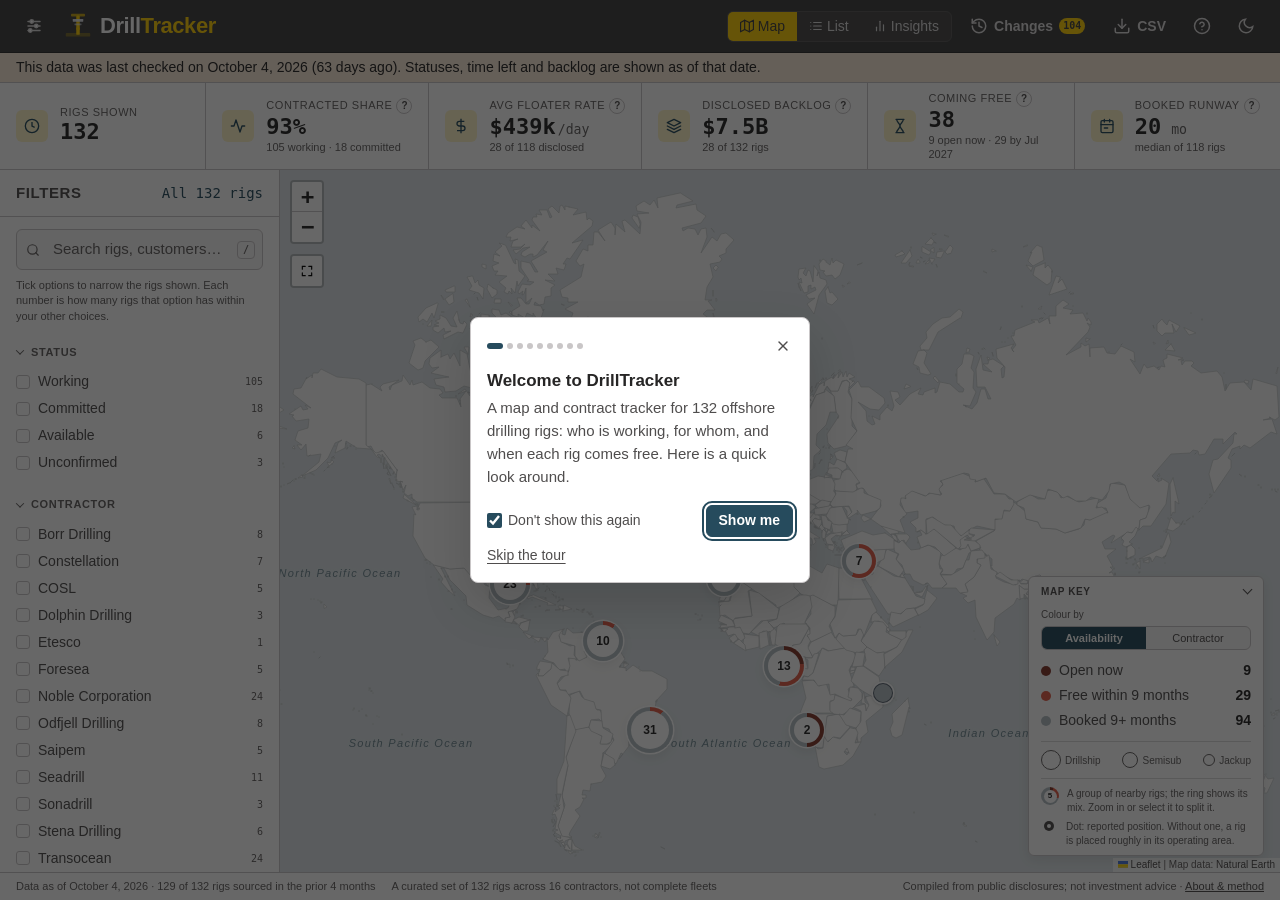
==== commit f6a72a25: "Bring two tour stops up to date The map key stop now says only the eight largest contractors get a c" ====
--- a/index.html
+++ b/index.html
@@ -416,6 +416,6 @@
 <script src="changes.js?v=9ea95638"></script>
 <script src="app.js?v=2299a99a"></script>
 <script src="insights.js?v=82176275"></script>
-<script src="tour.js?v=f4a4ab64"></script>
+<script src="tour.js?v=cf532359"></script>
 </body>
 </html>
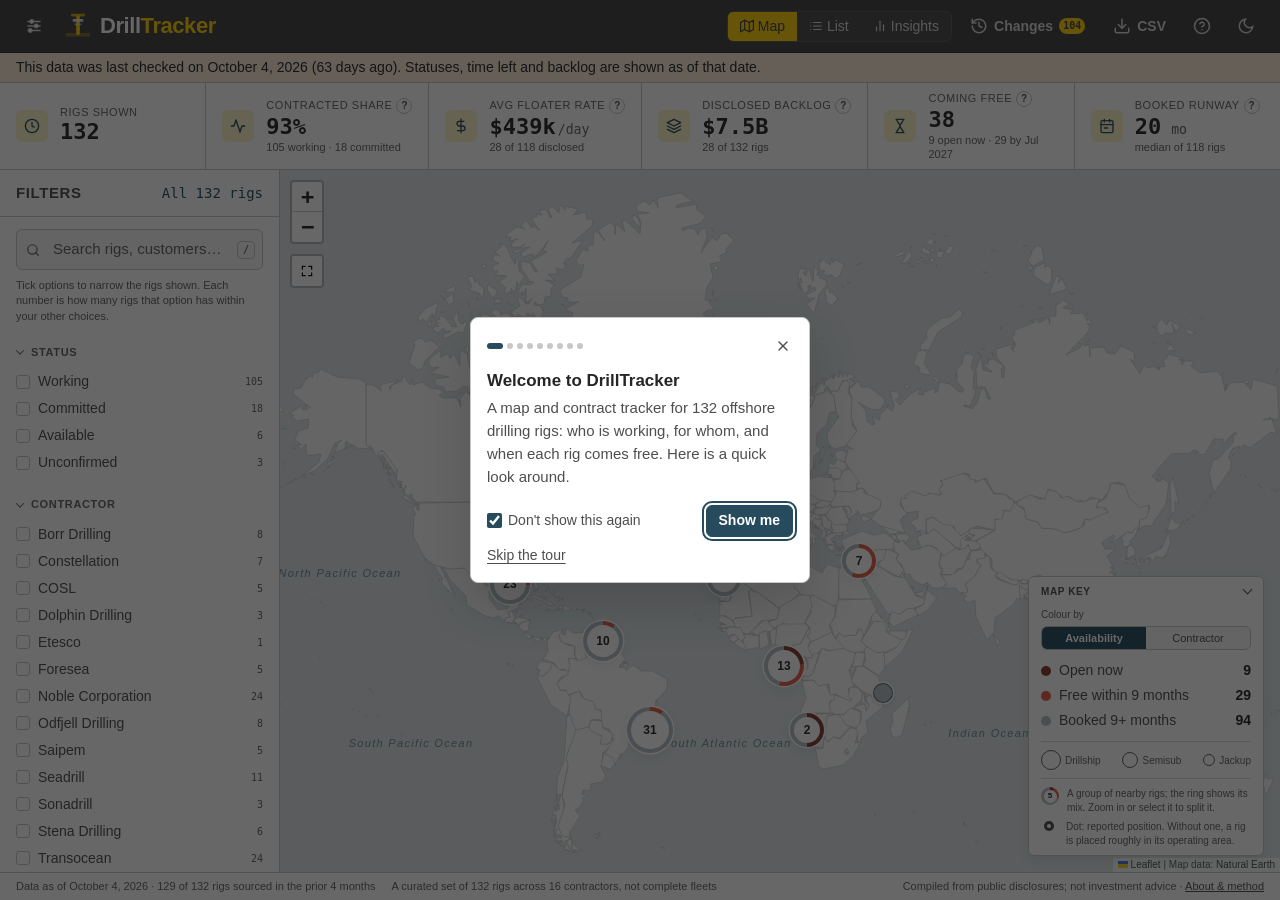
==== commit 58a687c9: "Update CI actions and axe-core; fix the Changes button's name - actions/checkout and actions/setup-n" ====
--- a/index.html
+++ b/index.html
@@ -414,7 +414,7 @@
 <script src="basemap.js?v=5385baf5"></script>
 <script src="rigs.js?v=7ed151f7"></script>
 <script src="changes.js?v=9ea95638"></script>
-<script src="app.js?v=2299a99a"></script>
+<script src="app.js?v=acf8ed4a"></script>
 <script src="insights.js?v=82176275"></script>
 <script src="tour.js?v=cf532359"></script>
 </body>
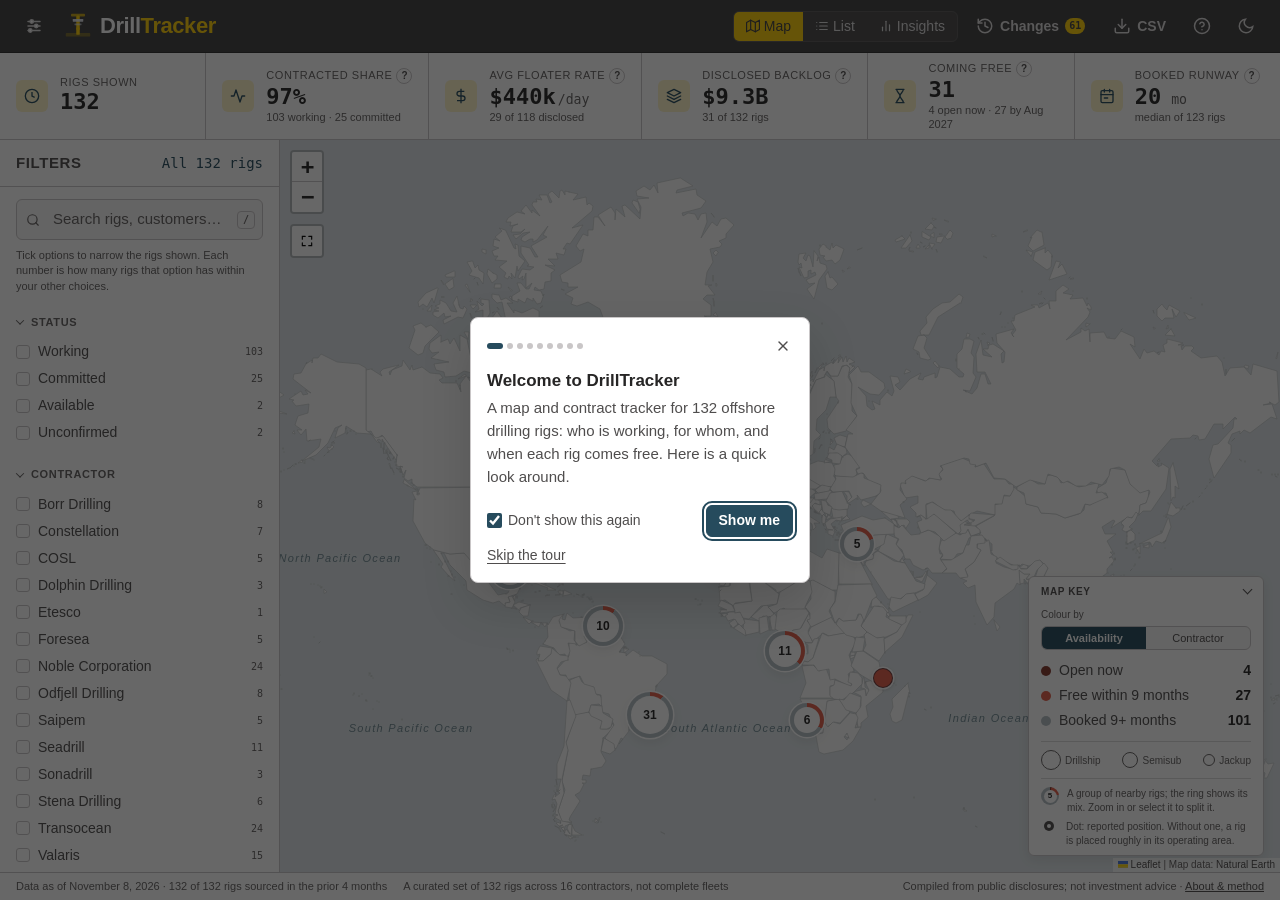
==== commit ca7fbcfa: "Refresh the rig data to November 8, 2026 Checked 111 of 132 rigs against the Q3 2026 fleet status re" ====
--- a/index.html
+++ b/index.html
@@ -412,8 +412,8 @@
 <script src="vendor/leaflet-1.9.4/leaflet.js" integrity="sha384-cxOPjt7s7Iz04uaHJceBmS+qpjv2JkIHNVcuOrM+YHwZOmJGBXI00mdUXEq65HTH"></script>
 <script src="vendor/leaflet.markercluster-1.5.3/leaflet.markercluster.js" integrity="sha384-eXVCORTRlv4FUUgS/xmOyr66XBVraen8ATNLMESp92FKXLAMiKkerixTiBvXriZr"></script>
 <script src="basemap.js?v=5385baf5"></script>
-<script src="rigs.js?v=7ed151f7"></script>
-<script src="changes.js?v=9ea95638"></script>
+<script src="rigs.js?v=1242db0f"></script>
+<script src="changes.js?v=9ba5cfc9"></script>
 <script src="app.js?v=acf8ed4a"></script>
 <script src="insights.js?v=82176275"></script>
 <script src="tour.js?v=cf532359"></script>
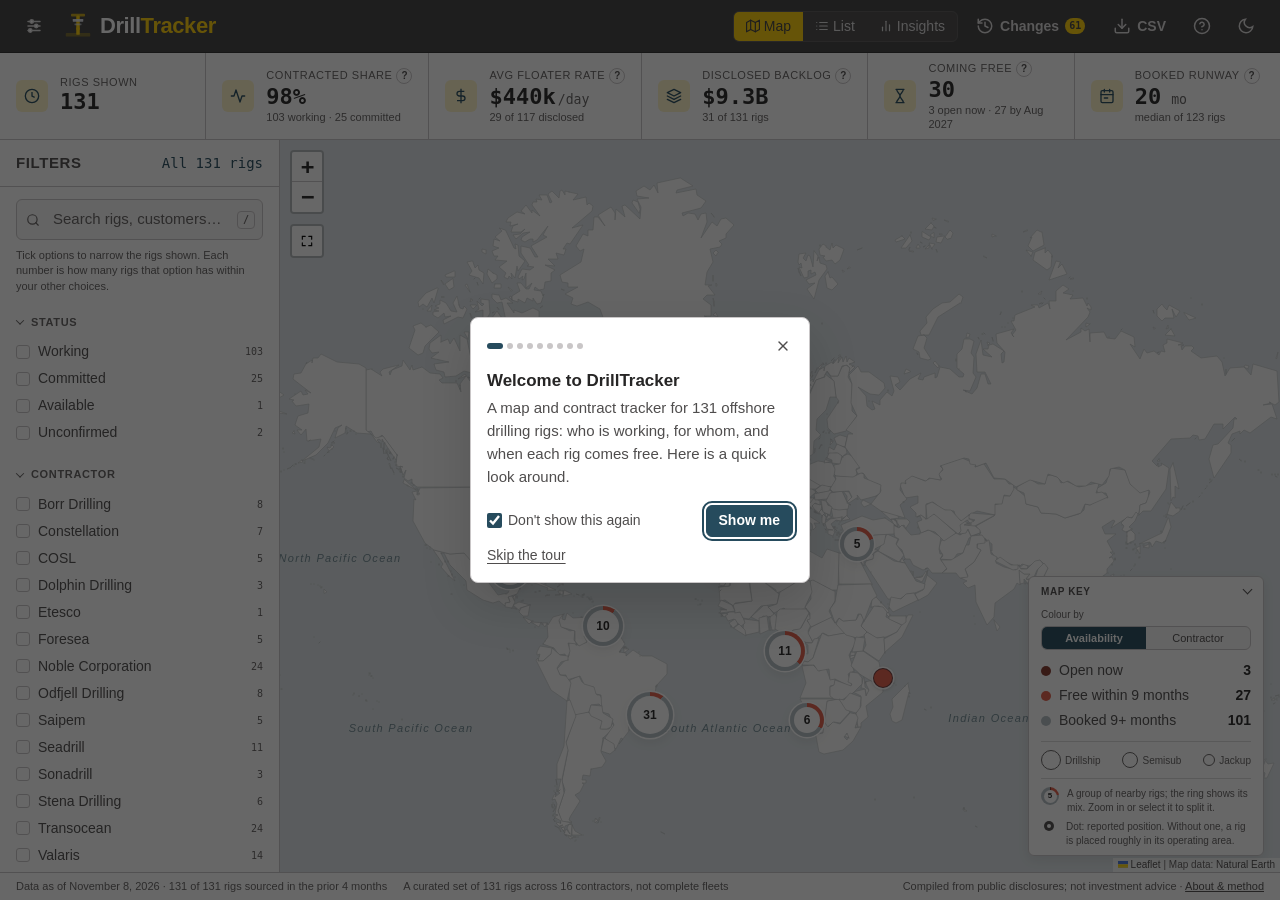
==== commit 2dc3c3b7: "Drop VALARIS MS-1, sold for recycling Valaris's Nov 2, 2026 fleet status report lists it as sold for" ====
--- a/index.html
+++ b/index.html
@@ -412,8 +412,8 @@
 <script src="vendor/leaflet-1.9.4/leaflet.js" integrity="sha384-cxOPjt7s7Iz04uaHJceBmS+qpjv2JkIHNVcuOrM+YHwZOmJGBXI00mdUXEq65HTH"></script>
 <script src="vendor/leaflet.markercluster-1.5.3/leaflet.markercluster.js" integrity="sha384-eXVCORTRlv4FUUgS/xmOyr66XBVraen8ATNLMESp92FKXLAMiKkerixTiBvXriZr"></script>
 <script src="basemap.js?v=5385baf5"></script>
-<script src="rigs.js?v=1242db0f"></script>
-<script src="changes.js?v=9ba5cfc9"></script>
+<script src="rigs.js?v=0e0ef752"></script>
+<script src="changes.js?v=3e9b1aa6"></script>
 <script src="app.js?v=acf8ed4a"></script>
 <script src="insights.js?v=82176275"></script>
 <script src="tour.js?v=cf532359"></script>
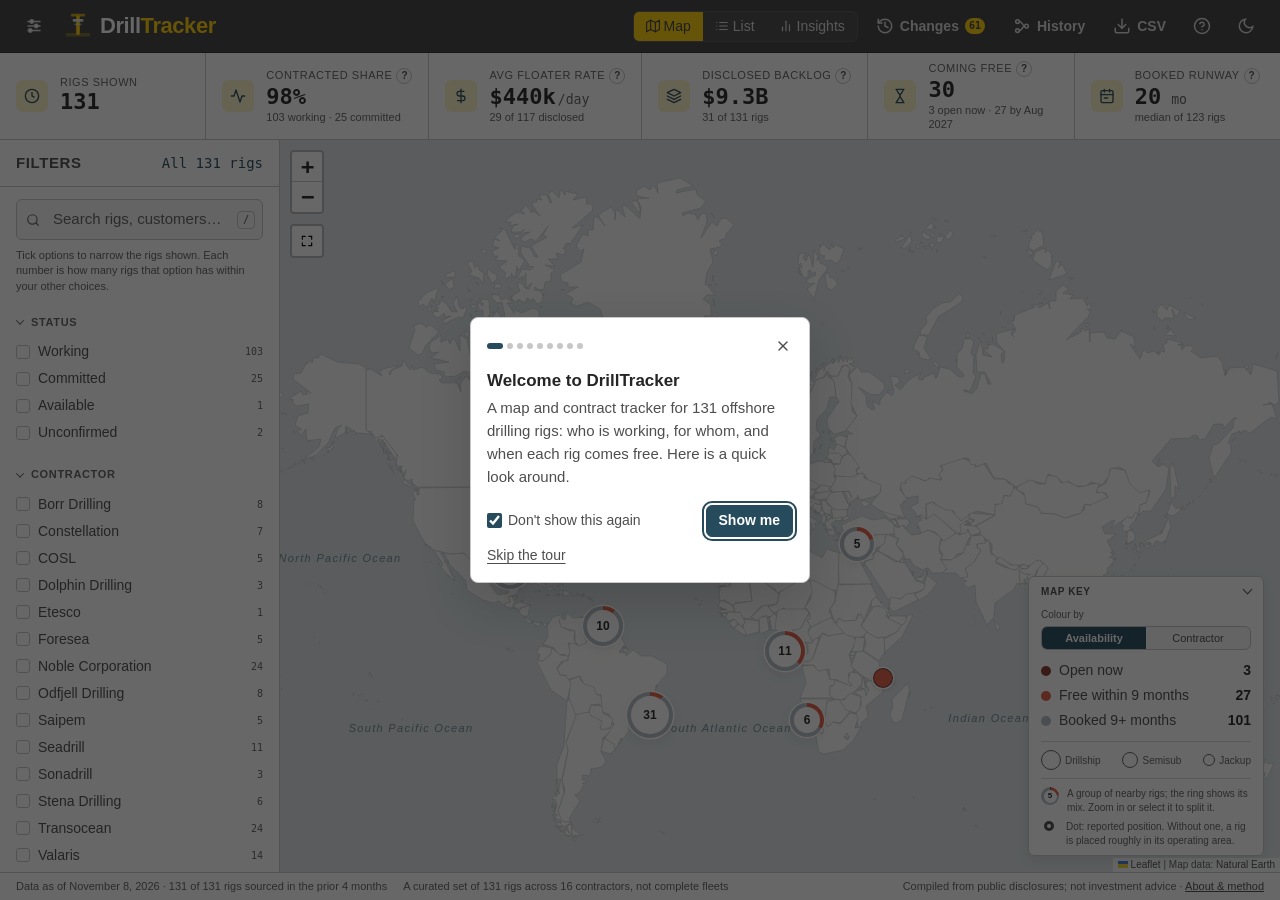
==== commit fb6e38e7: "Add the driller family tree page history.html shows how each driller on the map came to be: 122 dril" ====
--- a/index.html
+++ b/index.html
@@ -75,6 +75,10 @@
         <span class="export-label">Changes</span>
         <span class="filter-badge" id="changesBadge" aria-hidden="true"></span>
       </button>
+      <a class="icon-btn export-btn" href="history.html" aria-label="History of the drillers" title="How today's drillers came to be: mergers, spin-offs and renames">
+        <svg width="18" height="18" viewBox="0 0 24 24" fill="none" stroke="currentColor" stroke-width="2" stroke-linecap="round" stroke-linejoin="round" aria-hidden="true" focusable="false"><circle cx="6" cy="6" r="2.5"/><circle cx="6" cy="18" r="2.5"/><circle cx="18" cy="12" r="2.5"/><path d="M8.5 6c4 0 4 6 7 6M8.5 18c4 0 4-6 7-6"/></svg>
+        <span class="export-label">History</span>
+      </a>
       <button type="button" class="icon-btn export-btn" id="exportBtn" data-action="export-csv" aria-label="Export the rigs shown to CSV" title="Export the rigs shown to CSV">
         <svg width="18" height="18" viewBox="0 0 24 24" fill="none" stroke="currentColor" stroke-width="2" stroke-linecap="round" stroke-linejoin="round" aria-hidden="true" focusable="false"><path d="M21 15v4a2 2 0 0 1-2 2H5a2 2 0 0 1-2-2v-4"/><polyline points="7 10 12 15 17 10"/><line x1="12" y1="15" x2="12" y2="3"/></svg>
         <span class="export-label">CSV</span>
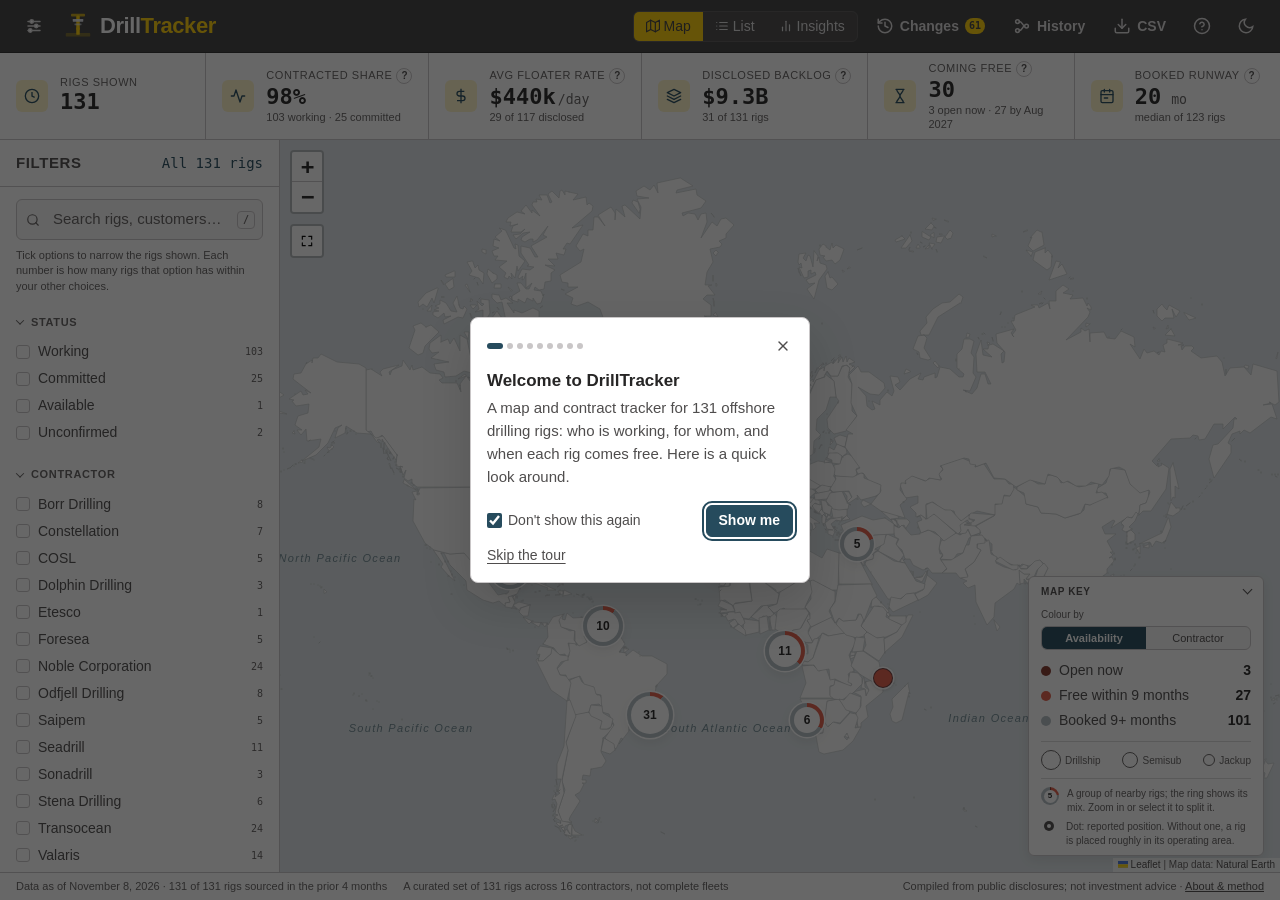
==== commit 2340a65d: "History: fix buyer shown as seller, link the map and history both ways, jump to the timeline - Panel" ====
--- a/index.html
+++ b/index.html
@@ -30,7 +30,7 @@
 <link rel="stylesheet" href="vendor/leaflet-1.9.4/leaflet.css" integrity="sha384-sHL9NAb7lN7rfvG5lfHpm643Xkcjzp4jFvuavGOndn6pjVqS6ny56CAt3nsEVT4H" />
 <link rel="stylesheet" href="vendor/leaflet.markercluster-1.5.3/MarkerCluster.css" integrity="sha384-pmjIAcz2bAn0xukfxADbZIb3t8oRT9Sv0rvO+BR5Csr6Dhqq+nZs59P0pPKQJkEV" />
 <link rel="stylesheet" href="vendor/leaflet.markercluster-1.5.3/MarkerCluster.Default.css" integrity="sha384-wgw+aLYNQ7dlhK47ZPK7FRACiq7ROZwgFNg0m04avm4CaXS+Z9Y7nMu8yNjBKYC+" />
-<link rel="stylesheet" href="styles.css?v=fe792de9">
+<link rel="stylesheet" href="styles.css?v=79b6902d">
 </head>
 <body>
 
@@ -418,7 +418,7 @@
 <script src="basemap.js?v=5385baf5"></script>
 <script src="rigs.js?v=0e0ef752"></script>
 <script src="changes.js?v=3e9b1aa6"></script>
-<script src="app.js?v=acf8ed4a"></script>
+<script src="app.js?v=163e0fac"></script>
 <script src="insights.js?v=82176275"></script>
 <script src="tour.js?v=cf532359"></script>
 </body>
--- a/styles.css
+++ b/styles.css
@@ -903,6 +903,7 @@
 .detail-rig-name { font-size: var(--text-lg); font-weight: 700; line-height: 1.2; margin-bottom: var(--space-1); }
 .detail-aka { display: block; font-size: var(--text-xs); font-weight: 400; color: var(--color-text-faint); margin-top: 2px; }
 .detail-contractor { font-size: var(--text-sm); color: var(--color-text-muted); }
+.detail-history { text-decoration: underline; text-underline-offset: 2px; }
 
 .detail-body {
   flex: 1;
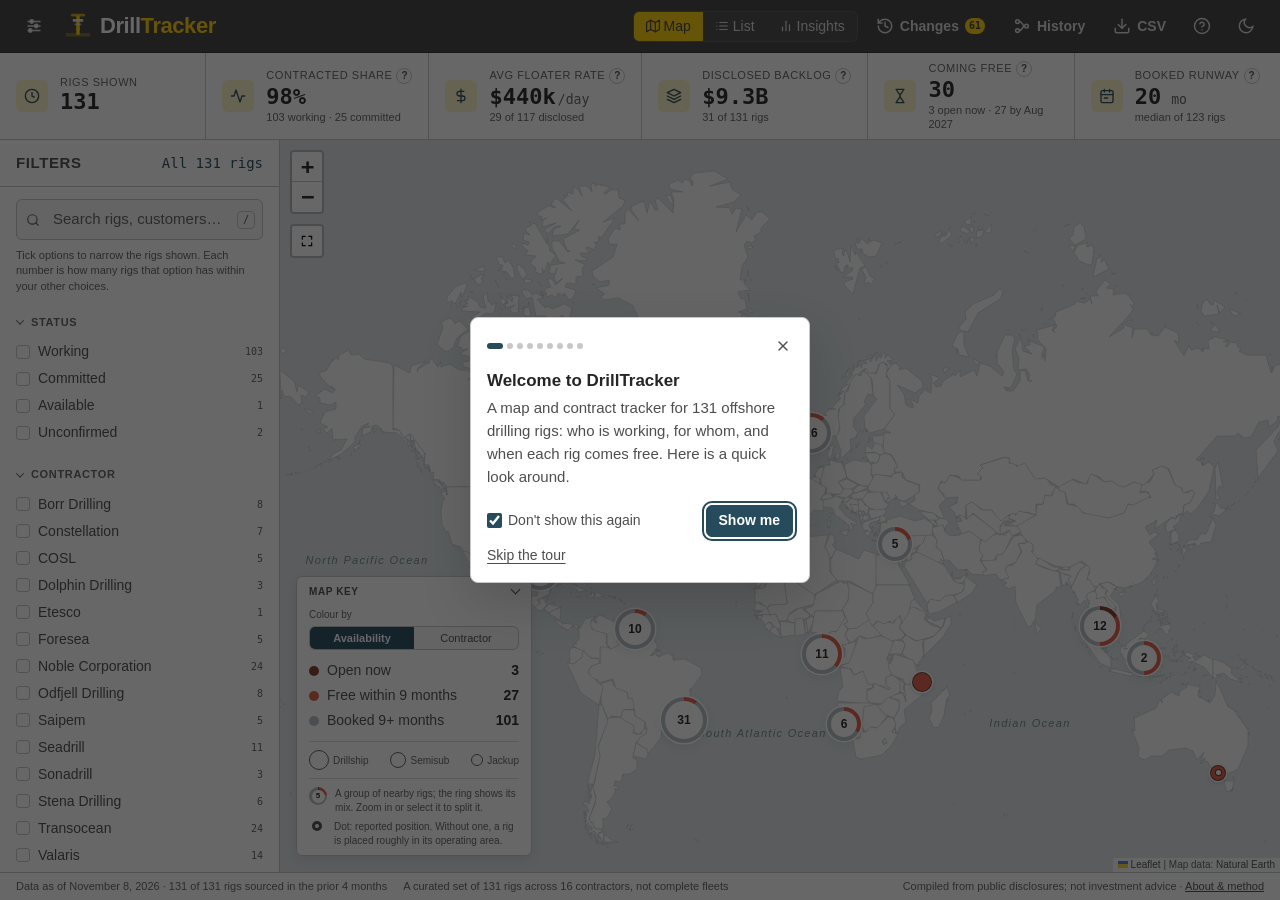
==== commit 204b390b: "Rig map: fit the phone header, move the map key off the rigs - Phone header: the theme button ran 19" ====
--- a/index.html
+++ b/index.html
@@ -30,7 +30,7 @@
 <link rel="stylesheet" href="vendor/leaflet-1.9.4/leaflet.css" integrity="sha384-sHL9NAb7lN7rfvG5lfHpm643Xkcjzp4jFvuavGOndn6pjVqS6ny56CAt3nsEVT4H" />
 <link rel="stylesheet" href="vendor/leaflet.markercluster-1.5.3/MarkerCluster.css" integrity="sha384-pmjIAcz2bAn0xukfxADbZIb3t8oRT9Sv0rvO+BR5Csr6Dhqq+nZs59P0pPKQJkEV" />
 <link rel="stylesheet" href="vendor/leaflet.markercluster-1.5.3/MarkerCluster.Default.css" integrity="sha384-wgw+aLYNQ7dlhK47ZPK7FRACiq7ROZwgFNg0m04avm4CaXS+Z9Y7nMu8yNjBKYC+" />
-<link rel="stylesheet" href="styles.css?v=79b6902d">
+<link rel="stylesheet" href="styles.css?v=8315bd1b">
 </head>
 <body>
 
@@ -372,6 +372,7 @@
     <span class="footer-scope" id="footerScope"></span>
     <span class="footer-legal">Compiled from public disclosures; not investment advice ·
       <a href="https://github.com/WarEagle2k/drilltracker#readme" target="_blank" rel="noopener">About &amp; method</a><span class="footer-tour"> ·
+      <button type="button" class="footer-tour-btn" id="exportFooterBtn" data-action="export-csv">Export CSV</button> ·
       <button type="button" class="footer-tour-btn" id="tourFooterBtn">Take the tour</button></span></span>
   </footer>
 </div>
@@ -418,8 +419,8 @@
 <script src="basemap.js?v=5385baf5"></script>
 <script src="rigs.js?v=0e0ef752"></script>
 <script src="changes.js?v=3e9b1aa6"></script>
-<script src="app.js?v=163e0fac"></script>
+<script src="app.js?v=191b7785"></script>
 <script src="insights.js?v=82176275"></script>
-<script src="tour.js?v=cf532359"></script>
+<script src="tour.js?v=05055f34"></script>
 </body>
 </html>
--- a/styles.css
+++ b/styles.css
@@ -780,6 +780,9 @@
   margin-left: auto; width: 7px; height: 7px; border: solid currentColor; border-width: 0 1.5px 1.5px 0;
   transform: translateY(-2px) rotate(45deg); transition: transform var(--transition-fast);
 }
+/* on a wide map the key sits bottom-left, over the south-east Pacific where no rigs work;
+   bottom-right it covered south-east Asia and Australia, and the open details pane covered it */
+@media (min-width: 769px) and (min-height: 501px) { .map-legend { right: auto; left: var(--space-4); } }
 .map-legend.collapsed .legend-collapsible { display: none; }
 .map-legend.collapsed { width: auto; }
 .map-legend.collapsed .legend-chevron { transform: translateY(1px) rotate(-135deg); }
@@ -1609,11 +1612,14 @@
   .tour-btn { min-height: 40px; }
   .tour-close { width: 40px; height: 40px; }
 }
-/* on a phone the header has no room for the tour button, so the footer offers it instead */
+/* on a phone the header has no room for the tour and CSV buttons (the last one ran off the screen),
+   so the footer offers them instead */
 .footer-tour { display: none; }
 .footer-tour-btn { font: inherit; color: var(--color-text-muted); text-decoration: underline; padding: 0; }
 .footer-tour-btn:hover { color: var(--color-primary); }
+.footer-tour-btn:disabled { opacity: 0.5; text-decoration: none; cursor: default; }
 @media (max-width: 480px) {
-  #tourBtn { display: none; }
+  #tourBtn, #exportBtn { display: none; }
+  .header-left { gap: var(--space-2); }
   .footer-tour { display: inline; }
 }
